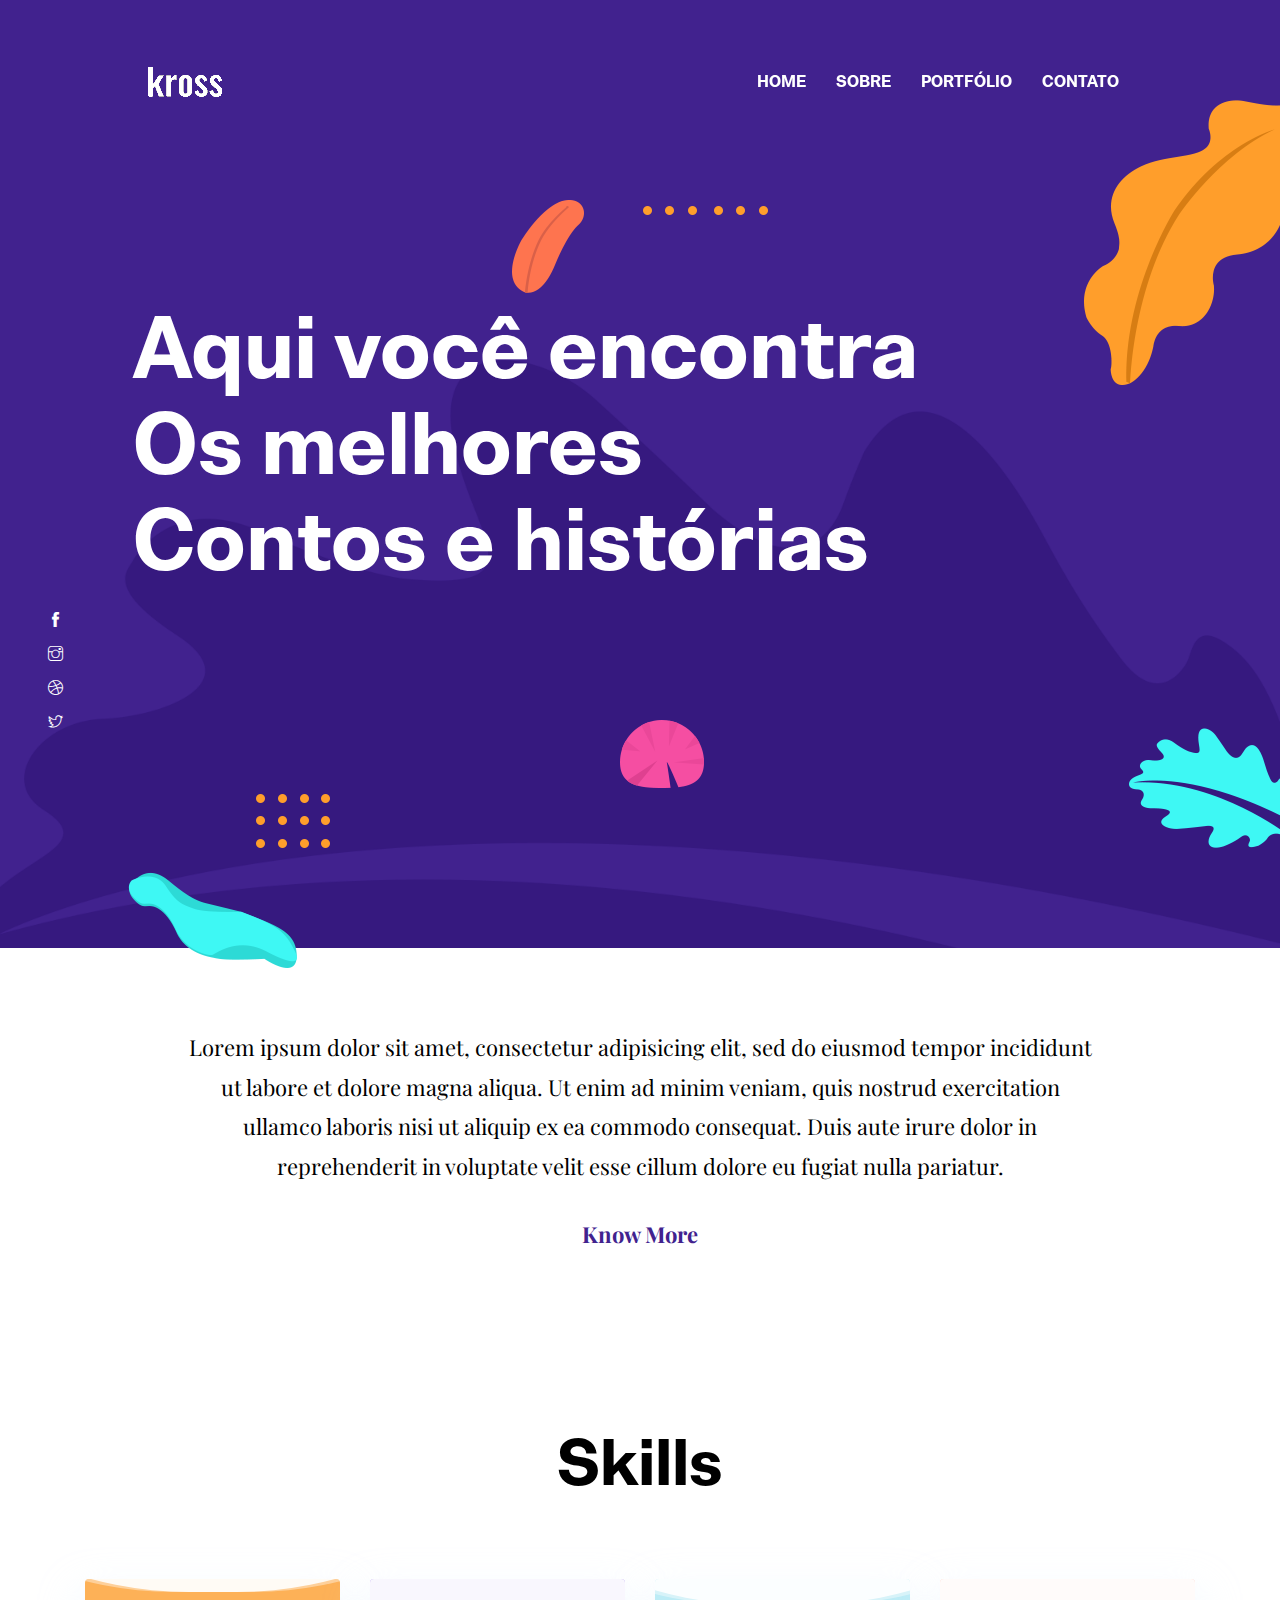
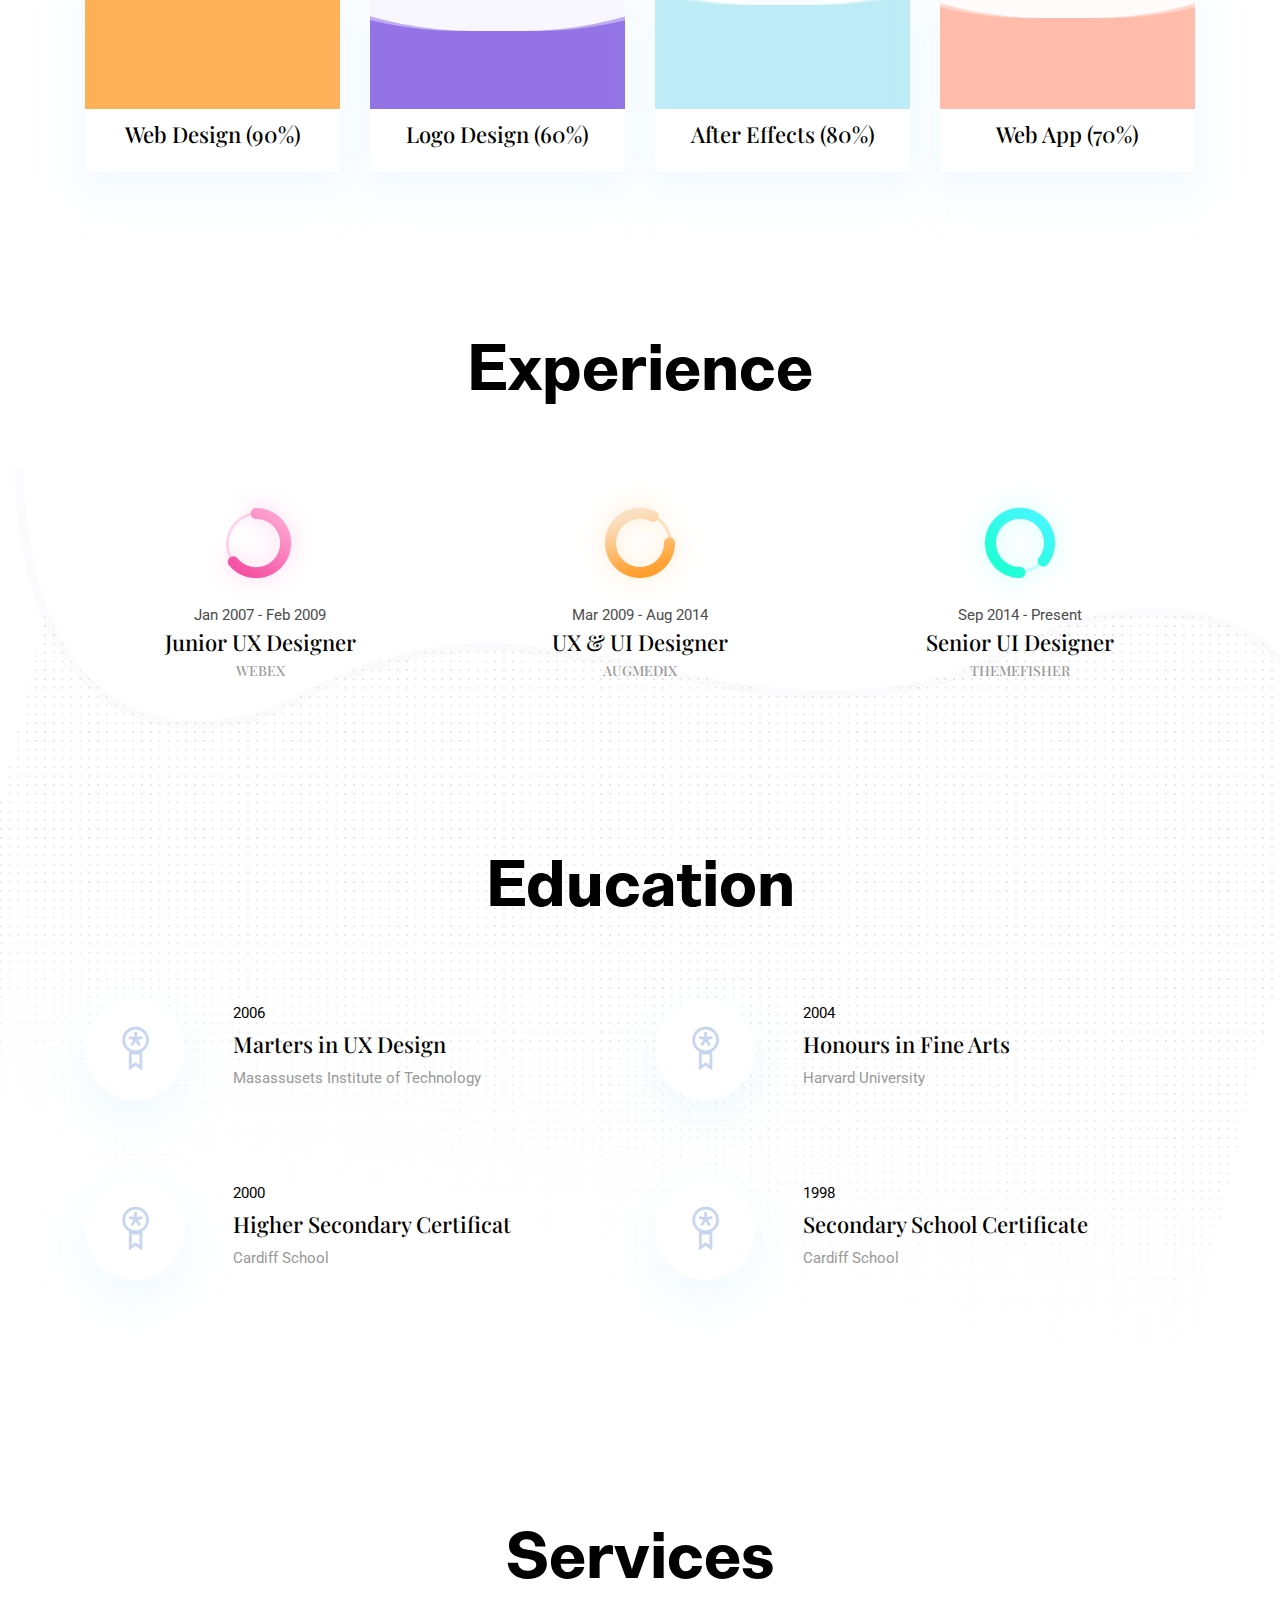
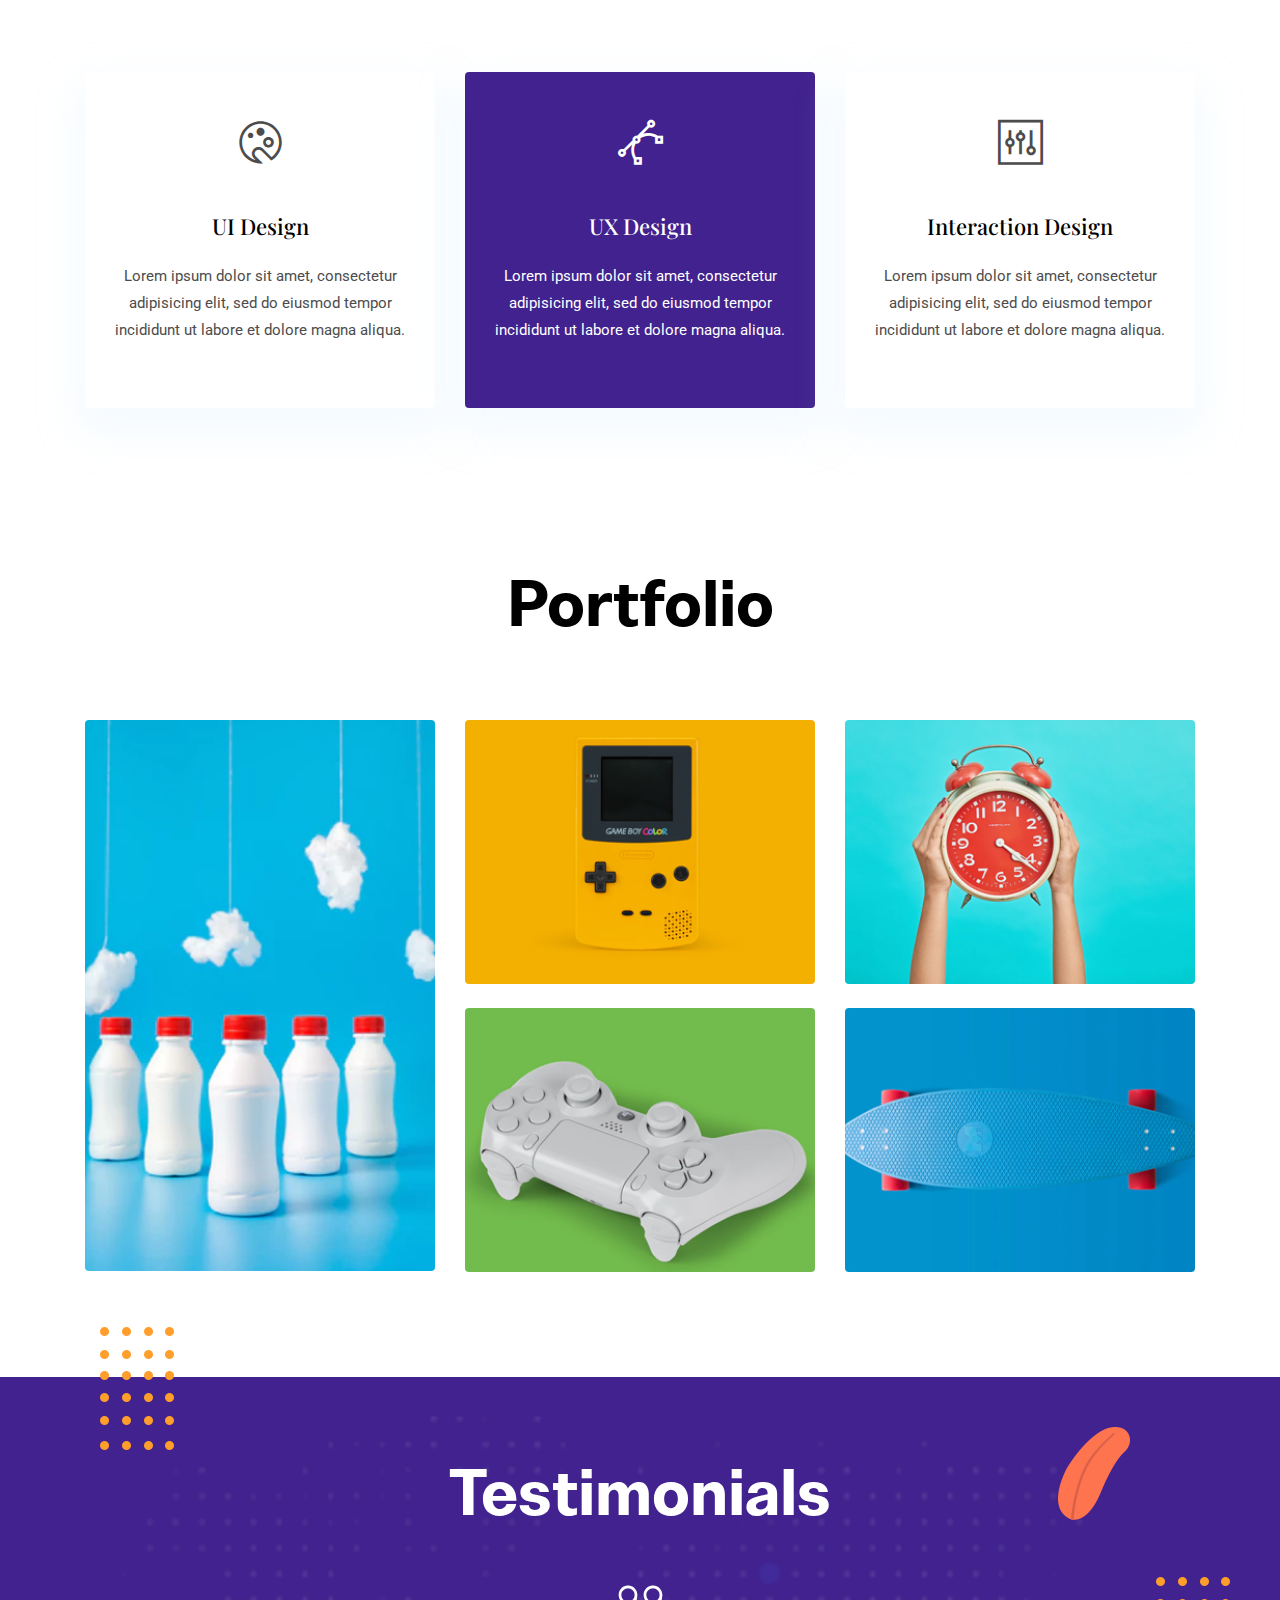
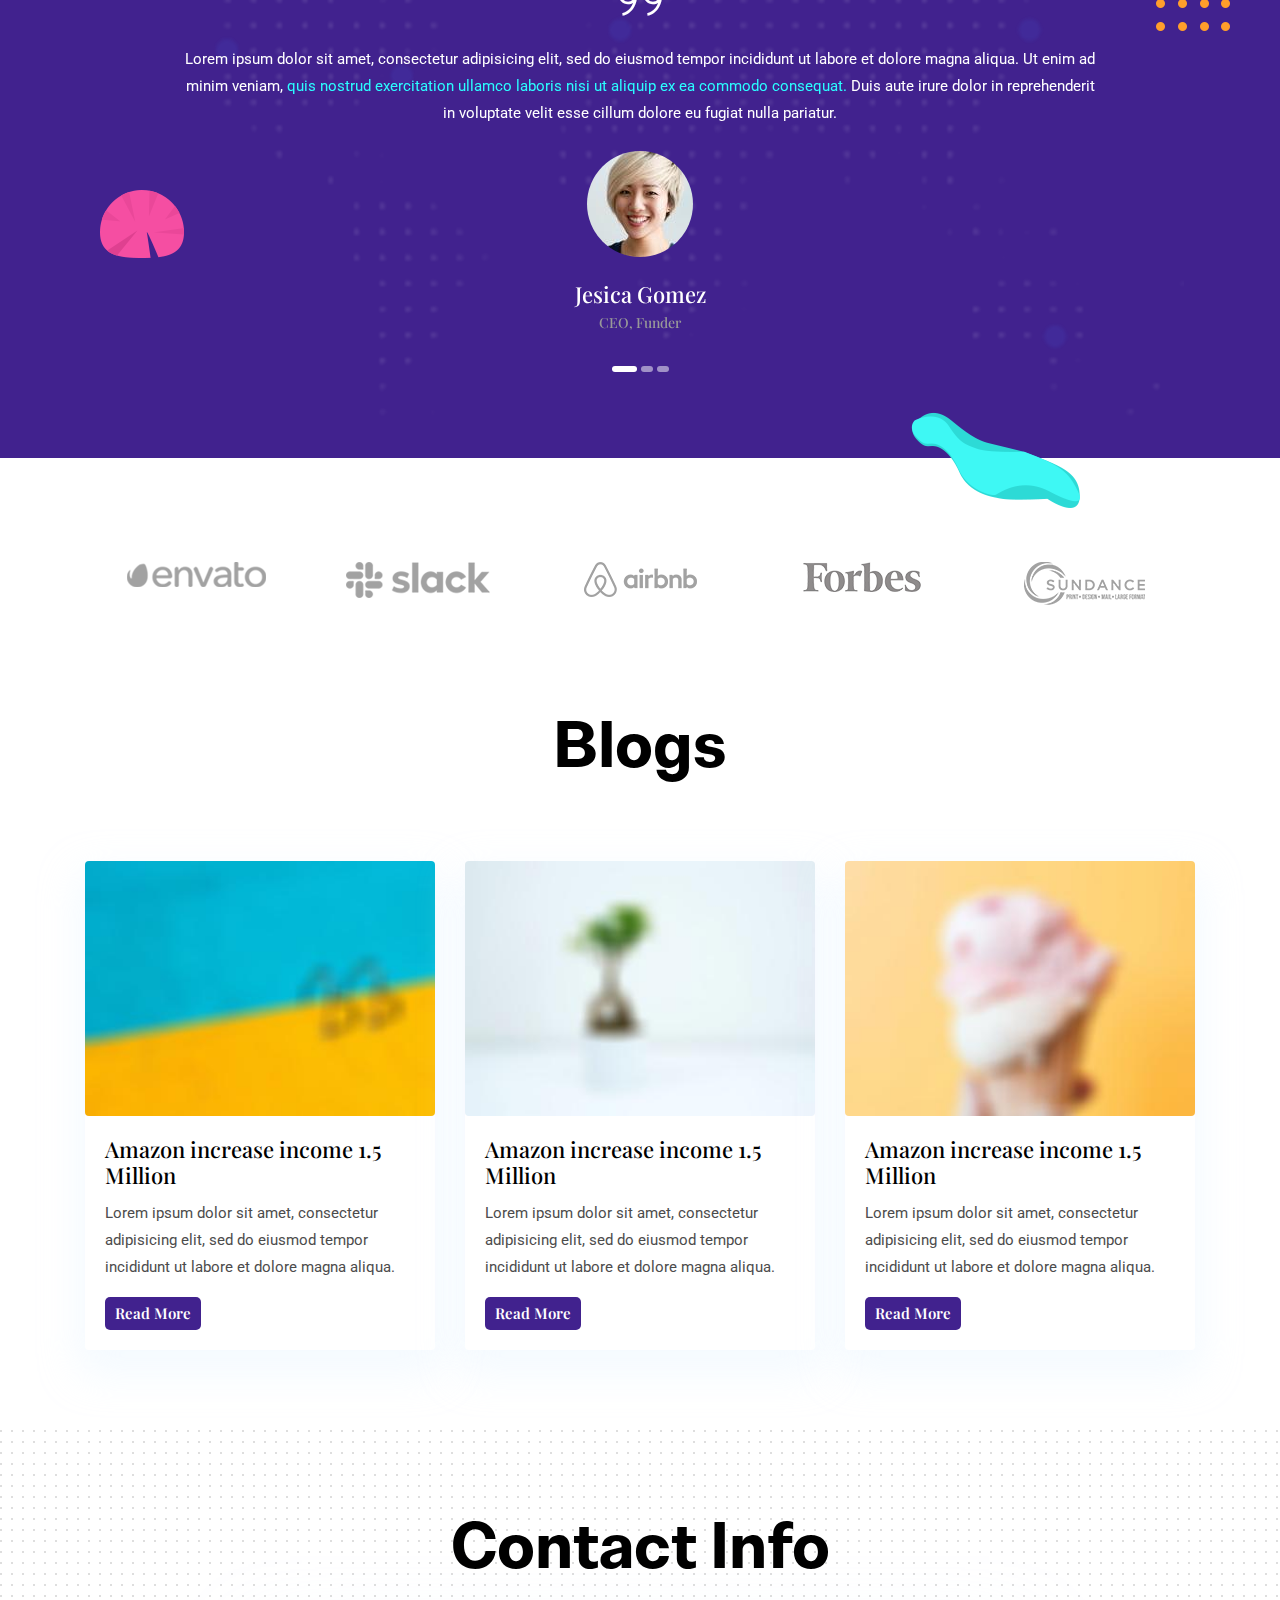
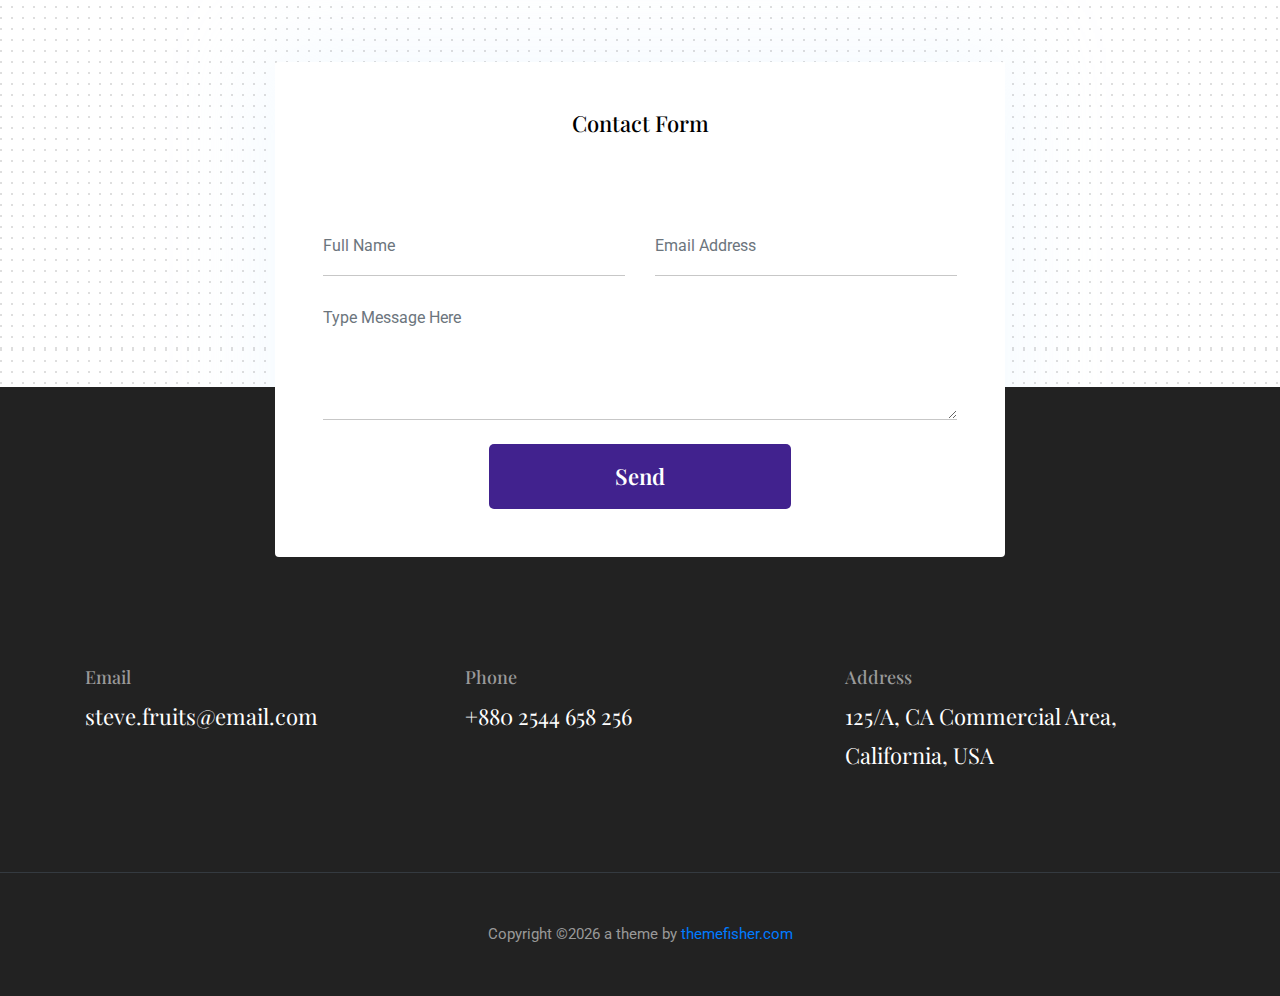
==== index.html @ 405b1828 "1° versão livro digital" ====
<!DOCTYPE html>
<html lang="pt-br">

<head>
  <meta charset="utf-8">
  <title>Livros na web</title>

  <!-- mobile responsive meta -->
  <meta name="viewport" content="width=device-width, initial-scale=1">
  <meta name="viewport" content="width=device-width, initial-scale=1, maximum-scale=1">
  
  <!-- ** Plugins Needed for the Project ** -->
  <!-- Bootstrap -->
  <link rel="stylesheet" href="plugins/bootstrap/bootstrap.min.css">
  <!-- slick slider -->
  <link rel="stylesheet" href="plugins/slick/slick.css">
  <!-- themefy-icon -->
  <link rel="stylesheet" href="plugins/themify-icons/themify-icons.css">

  <!-- Main Stylesheet -->
  <link href="css/style.css" rel="stylesheet">
  
  <!--Favicon-->
  <link rel="shortcut icon" href="images/favicon.ico" type="image/x-icon">
  <link rel="icon" href="images/favicon.ico" type="image/x-icon">

</head>

<body>
  

<header class="navigation fixed-top">
  <nav class="navbar navbar-expand-lg navbar-dark">
    <a class="navbar-brand font-tertiary h3" href="index.html"><img src="images/logo.png" alt="Myself"></a>
    <button class="navbar-toggler" type="button" data-toggle="collapse" data-target="#navigation"
      aria-controls="navigation" aria-expanded="false" aria-label="Toggle navigation">
      <span class="navbar-toggler-icon"></span>
    </button>

    <div class="collapse navbar-collapse text-center" id="navigation">
      <ul class="navbar-nav ml-auto">
        <li class="nav-item active">
          <a class="nav-link" href="index.html">Home</a>
        </li>
        <li class="nav-item">
          <a class="nav-link" href="about.html">Sobre</a>
        </li>
        <li class="nav-item">
          <a class="nav-link" href="portfolio.html">Portfólio</a>
        </li>
        <li class="nav-item">
          <a class="nav-link" href="contact.html">Contato</a>
        </li>
      </ul>
    </div>
  </nav>
</header>

<!-- hero area -->
<section class="hero-area bg-primary" id="parallax">
  <div class="container">
    <div class="row">
      <div class="col-lg-11 mx-auto">
        <h1 class="text-white font-tertiary">Aqui você encontra <br> Os melhores <br> Contos e histórias</h1>
      </div>
    </div>
  </div>
  <div class="layer-bg w-100">
    <img class="img-fluid w-100" src="images/illustrations/leaf-bg.png" alt="bg-shape">
  </div>
  <div class="layer" id="l2">
    <img src="images/illustrations/dots-cyan.png" alt="bg-shape">
  </div>
  <div class="layer" id="l3">
    <img src="images/illustrations/leaf-orange.png" alt="bg-shape">
  </div>
  <div class="layer" id="l4">
    <img src="images/illustrations/dots-orange.png" alt="bg-shape">
  </div>
  <div class="layer" id="l5">
    <img src="images/illustrations/leaf-yellow.png" alt="bg-shape">
  </div>
  <div class="layer" id="l6">
    <img src="images/illustrations/leaf-cyan.png" alt="bg-shape">
  </div>
  <div class="layer" id="l7">
    <img src="images/illustrations/dots-group-orange.png" alt="bg-shape">
  </div>
  <div class="layer" id="l8">
    <img src="images/illustrations/leaf-pink-round.png" alt="bg-shape">
  </div>
  <div class="layer" id="l9">
    <img src="images/illustrations/leaf-cyan-2.png" alt="bg-shape">
  </div>
  <!-- social icon -->
  <ul class="list-unstyled ml-5 mt-3 position-relative zindex-1">
    <li class="mb-3"><a class="text-white" href="#"><i class="ti-facebook"></i></a></li>
    <li class="mb-3"><a class="text-white" href="#"><i class="ti-instagram"></i></a></li>
    <li class="mb-3"><a class="text-white" href="#"><i class="ti-dribbble"></i></a></li>
    <li class="mb-3"><a class="text-white" href="#"><i class="ti-twitter"></i></a></li>
  </ul>
  <!-- /social icon -->
</section>
<!-- /hero area -->

<!-- about -->
<section class="section">
  <div class="container">
    <div class="row">
      <div class="col-lg-10 mx-auto text-center">
        <p class="font-secondary paragraph-lg text-dark">Lorem ipsum dolor sit amet, consectetur adipisicing elit, sed
          do eiusmod tempor incididunt ut labore et dolore magna aliqua. Ut enim ad minim veniam, quis nostrud
          exercitation ullamco laboris nisi ut aliquip ex ea commodo consequat. Duis aute irure dolor in reprehenderit
          in voluptate velit esse cillum dolore eu fugiat nulla pariatur.</p>
        <a href="about.html" class="btn btn-transparent">know more</a>
      </div>
    </div>
  </div>
</section>
<!-- /about -->

<!-- skills -->
<section class="section">
  <div class="container">
    <div class="row">
      <div class="col-lg-12 text-center">
        <h2 class="section-title">Skills</h2>
      </div>
      <div class="col-lg-3 col-sm-6 mb-4 mb-lg-0">
        <div class="card shadow text-center">
          <div class="position-relative rounded-top progress-wrapper" data-color="#fdb157">
            <div class="wave" data-progress="90%"></div>
          </div>
          <div class="card-footer bg-white">
            <h4 class="card-title">Web Design (90%)</h4>
          </div>
        </div>
      </div>
      <div class="col-lg-3 col-sm-6 mb-4 mb-lg-0">
        <div class="card shadow text-center">
          <div class="position-relative rounded-top progress-wrapper" data-color="#9473e6">
            <div class="wave" data-progress="60%"></div>
          </div>
          <div class="card-footer bg-white">
            <h4 class="card-title">Logo Design (60%)</h4>
          </div>
        </div>
      </div>
      <div class="col-lg-3 col-sm-6 mb-4 mb-lg-0">
        <div class="card shadow text-center">
          <div class="position-relative rounded-top progress-wrapper" data-color="#bdecf6">
            <div class="wave" data-progress="80%"></div>
          </div>
          <div class="card-footer bg-white">
            <h4 class="card-title">After Effects (80%)</h4>
          </div>
        </div>
      </div>
      <div class="col-lg-3 col-sm-6 mb-4 mb-lg-0">
        <div class="card shadow text-center">
          <div class="position-relative rounded-top progress-wrapper" data-color="#ffbcaa">
            <div class="wave" data-progress="70%"></div>
          </div>
          <div class="card-footer bg-white">
            <h4 class="card-title">Web App (70%)</h4>
          </div>
        </div>
      </div>
    </div>
  </div>
</section>
<!-- /skills -->

<!-- experience -->
<section class="section">
  <div class="container">
    <div class="row justify-content-around">
      <div class="col-lg-12 text-center">
        <h2 class="section-title">Experience</h2>
      </div>
      <div class="col-lg-3 col-md-4 text-center">
        <img src="images/experience/icon-1.png" alt="icon">
        <p class="mb-0">Jan 2007 - Feb 2009</p>
        <h4>Junior UX Designer</h4>
        <h6 class="text-light">WEBEX</h6>
      </div>
      <div class="col-lg-3 col-md-4 text-center">
        <img src="images/experience/icon-2.png" alt="icon">
        <p class="mb-0">Mar 2009 - Aug 2014</p>
        <h4>UX & UI Designer</h4>
        <h6 class="text-light">AUGMEDIX</h6>
      </div>
      <div class="col-lg-3 col-md-4 text-center">
        <img src="images/experience/icon-3.png" alt="icon">
        <p class="mb-0">Sep 2014 - Present</p>
        <h4>Senior UI Designer</h4>
        <h6 class="text-light">THEMEFISHER</h6>
      </div>
    </div>
  </div>
</section>
<!-- ./experience -->

<!-- education -->
<section class="section position-relative">
  <div class="container">
    <div class="row">
      <div class="col-lg-12 text-center">
        <h2 class="section-title">Education</h2>
      </div>
      <div class="col-lg-6 col-md-6 mb-80">
        <div class="d-flex">
          <div class="mr-lg-5 mr-3">
            <i class="ti-medall icon icon-light icon-bg bg-white shadow rounded-circle d-block"></i>
          </div>
          <div>
            <p class="text-dark mb-1">2006</p>
            <h4>Marters in UX Design</h4>
            <p class="mb-0 text-light">Masassusets Institute of Technology</p>
          </div>
        </div>
      </div>
      <div class="col-lg-6 col-md-6 mb-80">
        <div class="d-flex">
          <div class="mr-lg-5 mr-3">
            <i class="ti-medall icon icon-light icon-bg bg-white shadow rounded-circle d-block"></i>
          </div>
          <div>
            <p class="text-dark mb-1">2004</p>
            <h4>Honours in Fine Arts</h4>
            <p class="mb-0 text-light">Harvard University</p>
          </div>
        </div>
      </div>
      <div class="col-lg-6 col-md-6 mb-80">
        <div class="d-flex">
          <div class="mr-lg-5 mr-3">
            <i class="ti-medall icon icon-light icon-bg bg-white shadow rounded-circle d-block"></i>
          </div>
          <div>
            <p class="text-dark mb-1">2000</p>
            <h4>Higher Secondary Certificat</h4>
            <p class="mb-0 text-light">Cardiff School</p>
          </div>
        </div>
      </div>
      <div class="col-lg-6 col-md-6 mb-80">
        <div class="d-flex">
          <div class="mr-lg-5 mr-3">
            <i class="ti-medall icon icon-light icon-bg bg-white shadow rounded-circle d-block"></i>
          </div>
          <div>
            <p class="text-dark mb-1">1998</p>
            <h4>Secondary School Certificate</h4>
            <p class="mb-0 text-light">Cardiff School</p>
          </div>
        </div>
      </div>
    </div>
  </div>
  <!-- bg image -->
  <img class="img-fluid edu-bg-image w-100" src="images/backgrounds/education-bg.png" alt="bg-image">
</section>
<!-- /education -->

<!-- services -->
<section class="section">
  <div class="container">
    <div class="row">
      <div class="col-12 text-center">
        <h2 class="section-title">Services</h2>
      </div>
      <div class="col-md-4 mb-4 mb-md-0">
        <div class="card hover-shadow shadow">
          <div class="card-body text-center px-4 py-5">
            <i class="ti-palette icon mb-5 d-inline-block"></i>
            <h4 class="mb-4">UI Design</h4>
            <p>Lorem ipsum dolor sit amet, consectetur adipisicing elit, sed do eiusmod tempor incididunt ut labore et
              dolore magna aliqua.</p>
          </div>
        </div>
      </div>
      <div class="col-md-4 mb-4 mb-md-0">
        <div class="card active-bg-primary hover-shadow shadow">
          <div class="card-body text-center px-4 py-5">
            <i class="ti-vector icon mb-5 d-inline-block"></i>
            <h4 class="mb-4">UX Design</h4>
            <p>Lorem ipsum dolor sit amet, consectetur adipisicing elit, sed do eiusmod tempor incididunt ut labore et
              dolore magna aliqua.</p>
          </div>
        </div>
      </div>
      <div class="col-md-4 mb-4 mb-md-0">
        <div class="card hover-shadow shadow">
          <div class="card-body text-center px-4 py-5">
            <i class="ti-panel icon mb-5 d-inline-block"></i>
            <h4 class="mb-4">Interaction Design</h4>
            <p>Lorem ipsum dolor sit amet, consectetur adipisicing elit, sed do eiusmod tempor incididunt ut labore et
              dolore magna aliqua.</p>
          </div>
        </div>
      </div>
    </div>
  </div>
</section>
<!-- /services -->

<!-- portfolio -->
<section class="section">
  <div class="container">
    <div class="row">
      <div class="col-12 text-center">
        <h2 class="section-title">Portfolio</h2>
      </div>
    </div>
    <div class="row shuffle-wrapper">
      <div class="col-lg-4 col-6 mb-4 shuffle-item">
        <div class="position-relative rounded hover-wrapper">
          <img src="images/portfolio/item-1.png" alt="portfolio-image" class="img-fluid rounded w-100">
          <div class="hover-overlay">
            <div class="hover-content">
              <a class="btn btn-light btn-sm" href="project-single.html">view project</a>
            </div>
          </div>
        </div>
      </div>
      <div class="col-lg-4 col-6 mb-4 shuffle-item">
        <div class="position-relative rounded hover-wrapper">
          <img src="images/portfolio/item-2.png" alt="portfolio-image" class="img-fluid rounded w-100">
          <div class="hover-overlay">
            <div class="hover-content">
              <a class="btn btn-light btn-sm" href="project-single.html">view project</a>
            </div>
          </div>
        </div>
      </div>
      <div class="col-lg-4 col-6 mb-4 shuffle-item">
        <div class="position-relative rounded hover-wrapper">
          <img src="images/portfolio/item-3.png" alt="portfolio-image" class="img-fluid rounded w-100">
          <div class="hover-overlay">
            <div class="hover-content">
              <a class="btn btn-light btn-sm" href="project-single.html">view project</a>
            </div>
          </div>
        </div>
      </div>
      <div class="col-lg-4 col-6 mb-4 shuffle-item">
        <div class="position-relative rounded hover-wrapper">
          <img src="images/portfolio/item-4.png" alt="portfolio-image" class="img-fluid rounded w-100">
          <div class="hover-overlay">
            <div class="hover-content">
              <a class="btn btn-light btn-sm" href="project-single.html">view project</a>
            </div>
          </div>
        </div>
      </div>
      <div class="col-lg-4 col-6 mb-4 shuffle-item">
        <div class="position-relative rounded hover-wrapper">
          <img src="images/portfolio/item-5.png" alt="portfolio-image" class="img-fluid rounded w-100">
          <div class="hover-overlay">
            <div class="hover-content">
              <a class="btn btn-light btn-sm" href="project-single.html">view project</a>
            </div>
          </div>
        </div>
      </div>
    </div>
  </div>
</section>
<!-- /portfolio -->

<!-- testimonial -->
<section class="section bg-primary position-relative testimonial-bg-shapes">
  <div class="container">
    <div class="row">
      <div class="col-12 text-center">
        <h2 class="section-title text-white mb-5">Testimonials</h2>
      </div>
      <div class="col-lg-10 mx-auto testimonial-slider">
        <!-- slider-item -->
        <div class="text-center testimonial-content">
          <i class="ti-quote-right text-white icon mb-4 d-inline-block"></i>
          <p class="text-white mb-4">Lorem ipsum dolor sit amet, consectetur adipisicing elit, sed do eiusmod tempor
            incididunt ut labore et dolore magna aliqua. Ut enim ad minim veniam, <strong>quis nostrud exercitation
              ullamco laboris nisi ut aliquip ex ea commodo consequat.</strong> Duis aute irure dolor in reprehenderit
            in voluptate velit esse cillum dolore eu fugiat nulla pariatur.</p>
          <img class="img-fluid rounded-circle mb-4 d-inline-block" src="images/testimonial/client-1.png"
            alt="client-image">
          <h4 class="text-white">Jesica Gomez</h4>
          <h6 class="text-light mb-4">CEO, Funder</h6>
        </div>
        <!-- slider-item -->
        <div class="text-center testimonial-content">
          <i class="ti-quote-right text-white icon mb-4 d-inline-block"></i>
          <p class="text-white mb-4">Lorem ipsum dolor sit amet, consectetur adipisicing elit, sed do eiusmod tempor
            incididunt ut labore et dolore magna aliqua. Ut enim ad minim veniam, <strong>quis nostrud exercitation
              ullamco
              laboris nisi ut aliquip ex ea commodo consequat.</strong> Duis aute irure dolor in reprehenderit in
            voluptate velit
            esse cillum dolore eu fugiat nulla pariatur.</p>
          <img class="img-fluid rounded-circle mb-4 d-inline-block" src="images/testimonial/client-1.png"
            alt="client-image">
          <h4 class="text-white">Jesica Gomez</h4>
          <h6 class="text-light mb-4">CEO, Funder</h6>
        </div>
        <!-- slider-item -->
        <div class="text-center testimonial-content">
          <i class="ti-quote-right text-white icon mb-4 d-inline-block"></i>
          <p class="text-white mb-4">Lorem ipsum dolor sit amet, consectetur adipisicing elit, sed do eiusmod tempor
            incididunt ut labore et dolore magna aliqua. Ut enim ad minim veniam, <strong>quis nostrud exercitation
              ullamco
              laboris nisi ut aliquip ex ea commodo consequat.</strong> Duis aute irure dolor in reprehenderit in
            voluptate velit
            esse cillum dolore eu fugiat nulla pariatur.</p>
          <img class="img-fluid rounded-circle mb-4 d-inline-block" src="images/testimonial/client-1.png"
            alt="client-image">
          <h4 class="text-white">Jesica Gomez</h4>
          <h6 class="text-light mb-4">CEO, Funder</h6>
        </div>
      </div>
    </div>
  </div>
  <!-- bg shapes -->
  <img src="images/backgrounds/map.png" alt="map" class="img-fluid bg-map">
  <img src="images/illustrations/dots-group-v.png" alt="bg-shape" class="img-fluid bg-shape-1">
  <img src="images/illustrations/leaf-orange.png" alt="bg-shape" class="img-fluid bg-shape-2">
  <img src="images/illustrations/dots-group-sm.png" alt="bg-shape" class="img-fluid bg-shape-3">
  <img src="images/illustrations/leaf-pink-round.png" alt="bg-shape" class="img-fluid bg-shape-4">
  <img src="images/illustrations/leaf-cyan.png" alt="bg-shape" class="img-fluid bg-shape-5">
</section>
<!-- /testimonial -->

<!-- client logo slider -->
<section class="section pb-0">
  <div class="container">
    <div class="client-logo-slider d-flex align-items-center">
      <a href="#" class="text-center d-block outline-0 p-4"><img class="d-unset img-fluid"
          src="images/clients-logo/client-logo-1.png" alt="client-logo"></a>
      <a href="#" class="text-center d-block outline-0 p-4"><img class="d-unset img-fluid"
          src="images/clients-logo/client-logo-2.png" alt="client-logo"></a>
      <a href="#" class="text-center d-block outline-0 p-4"><img class="d-unset img-fluid"
          src="images/clients-logo/client-logo-3.png" alt="client-logo"></a>
      <a href="#" class="text-center d-block outline-0 p-4"><img class="d-unset img-fluid"
          src="images/clients-logo/client-logo-4.png" alt="client-logo"></a>
      <a href="#" class="text-center d-block outline-0 p-4"><img class="d-unset img-fluid"
          src="images/clients-logo/client-logo-5.png" alt="client-logo"></a>
      <a href="#" class="text-center d-block outline-0 p-4"><img class="d-unset img-fluid"
          src="images/clients-logo/client-logo-1.png" alt="client-logo"></a>
      <a href="#" class="text-center d-block outline-0 p-4"><img class="d-unset img-fluid"
          src="images/clients-logo/client-logo-2.png" alt="client-logo"></a>
      <a href="#" class="text-center d-block outline-0 p-4"><img class="d-unset img-fluid"
          src="images/clients-logo/client-logo-3.png" alt="client-logo"></a>
      <a href="#" class="text-center d-block outline-0 p-4"><img class="d-unset img-fluid"
          src="images/clients-logo/client-logo-4.png" alt="client-logo"></a>
      <a href="#" class="text-center d-block outline-0 p-4"><img class="d-unset img-fluid"
          src="images/clients-logo/client-logo-5.png" alt="client-logo"></a>
    </div>
  </div>
</section>
<!-- /client logo slider -->

<!-- blog -->
<section class="section">
  <div class="container">
    <div class="row">
      <div class="col-12 text-center">
        <h2 class="section-title">Blogs</h2>
      </div>
      <div class="col-lg-4 col-sm-6 mb-4 mb-lg-0">
        <article class="card shadow">
          <img class="rounded card-img-top" src="images/blog/post-3.jpg" alt="post-thumb">
          <div class="card-body">
            <h4 class="card-title"><a class="text-dark" href="blog-single.html">Amazon increase income 1.5 Million</a>
            </h4>
            <p class="cars-text">Lorem ipsum dolor sit amet, consectetur adipisicing elit, sed do eiusmod tempor
              incididunt ut labore et
              dolore magna aliqua.</p>
            <a href="blog-single.html" class="btn btn-xs btn-primary">Read More</a>
          </div>
        </article>
      </div>
      <div class="col-lg-4 col-sm-6 mb-4 mb-lg-0">
        <article class="card shadow">
          <img class="rounded card-img-top" src="images/blog/post-4.jpg" alt="post-thumb">
          <div class="card-body">
            <h4 class="card-title"><a class="text-dark" href="blog-single.html">Amazon increase income 1.5 Million</a>
            </h4>
            <p class="cars-text">Lorem ipsum dolor sit amet, consectetur adipisicing elit, sed do eiusmod tempor
              incididunt ut labore et
              dolore magna aliqua.</p>
            <a href="blog-single.html" class="btn btn-xs btn-primary">Read More</a>
          </div>
        </article>
      </div>
      <div class="col-lg-4 col-sm-6 mb-4 mb-lg-0">
        <article class="card shadow">
          <img class="rounded card-img-top" src="images/blog/post-2.jpg" alt="post-thumb">
          <div class="card-body">
            <h4 class="card-title"><a class="text-dark" href="blog-single.html">Amazon increase income 1.5 Million</a>
            </h4>
            <p class="cars-text">Lorem ipsum dolor sit amet, consectetur adipisicing elit, sed do eiusmod tempor
              incididunt ut labore et
              dolore magna aliqua.</p>
            <a href="blog-single.html" class="btn btn-xs btn-primary">Read More</a>
          </div>
        </article>
      </div>
    </div>
  </div>
</section>
<!-- /blog -->

<!-- contact -->
<section class="section section-on-footer" data-background="images/backgrounds/bg-dots.png">
  <div class="container">
    <div class="row">
      <div class="col-12 text-center">
        <h2 class="section-title">Contact Info</h2>
      </div>
      <div class="col-lg-8 mx-auto">
        <div class="bg-white rounded text-center p-5 shadow-down">
          <h4 class="mb-80">Contact Form</h4>
          <form action="#" class="row">
            <div class="col-md-6">
              <input type="text" id="name" name="name" placeholder="Full Name" class="form-control px-0 mb-4">
            </div>
            <div class="col-md-6">
              <input type="email" id="email" name="email" placeholder="Email Address" class="form-control px-0 mb-4">
            </div>
            <div class="col-12">
              <textarea name="message" id="message" class="form-control px-0 mb-4"
                placeholder="Type Message Here"></textarea>
            </div>
            <div class="col-lg-6 col-10 mx-auto">
              <button class="btn btn-primary w-100">send</button>
            </div>
          </form>
        </div>
      </div>
    </div>
  </div>
</section>
<!-- /contact -->

<!-- footer -->
<footer class="bg-dark footer-section">
  <div class="section">
    <div class="container">
      <div class="row">
        <div class="col-md-4">
          <h5 class="text-light">Email</h5>
          <p class="text-white paragraph-lg font-secondary">steve.fruits@email.com</p>
        </div>
        <div class="col-md-4">
          <h5 class="text-light">Phone</h5>
          <p class="text-white paragraph-lg font-secondary">+880 2544 658 256</p>
        </div>
        <div class="col-md-4">
          <h5 class="text-light">Address</h5>
          <p class="text-white paragraph-lg font-secondary">125/A, CA Commercial Area, California, USA</p>
        </div>
      </div>
    </div>
  </div>
  <div class="border-top text-center border-dark py-5">
    <p class="mb-0 text-light">Copyright ©<script>
        var CurrentYear = new Date().getFullYear()
        document.write(CurrentYear)
      </script> a theme by <a href="https://themefisher.com">themefisher.com</a></p>
  </div>
</footer>
<!-- /footer -->

<!-- jQuery -->
<script src="plugins/jQuery/jquery.min.js"></script>
<!-- Bootstrap JS -->
<script src="plugins/bootstrap/bootstrap.min.js"></script>
<!-- slick slider -->
<script src="plugins/slick/slick.min.js"></script>
<!-- filter -->
<script src="plugins/shuffle/shuffle.min.js"></script>

<!-- Main Script -->
<script src="js/script.js"></script>

</body>
</html>
---- plugins/themify-icons/themify-icons.css ----
@font-face{font-family:themify;src:url(fonts/themify.eot?-fvbane);src:url(fonts/themify.eot?#iefix-fvbane) format('embedded-opentype'),url(fonts/themify.woff?-fvbane) format('woff'),url(fonts/themify.ttf?-fvbane) format('truetype'),url(fonts/themify.svg?-fvbane#themify) format('svg');font-weight:400;font-style:normal}[class*=" ti-"],[class^=ti-]{font-family:themify;speak:none;font-style:normal;font-weight:400;font-variant:normal;text-transform:none;line-height:1;-webkit-font-smoothing:antialiased;-moz-osx-font-smoothing:grayscale}.ti-wand:before{content:"\e600"}.ti-volume:before{content:"\e601"}.ti-user:before{content:"\e602"}.ti-unlock:before{content:"\e603"}.ti-unlink:before{content:"\e604"}.ti-trash:before{content:"\e605"}.ti-thought:before{content:"\e606"}.ti-target:before{content:"\e607"}.ti-tag:before{content:"\e608"}.ti-tablet:before{content:"\e609"}.ti-star:before{content:"\e60a"}.ti-spray:before{content:"\e60b"}.ti-signal:before{content:"\e60c"}.ti-shopping-cart:before{content:"\e60d"}.ti-shopping-cart-full:before{content:"\e60e"}.ti-settings:before{content:"\e60f"}.ti-search:before{content:"\e610"}.ti-zoom-in:before{content:"\e611"}.ti-zoom-out:before{content:"\e612"}.ti-cut:before{content:"\e613"}.ti-ruler:before{content:"\e614"}.ti-ruler-pencil:before{content:"\e615"}.ti-ruler-alt:before{content:"\e616"}.ti-bookmark:before{content:"\e617"}.ti-bookmark-alt:before{content:"\e618"}.ti-reload:before{content:"\e619"}.ti-plus:before{content:"\e61a"}.ti-pin:before{content:"\e61b"}.ti-pencil:before{content:"\e61c"}.ti-pencil-alt:before{content:"\e61d"}.ti-paint-roller:before{content:"\e61e"}.ti-paint-bucket:before{content:"\e61f"}.ti-na:before{content:"\e620"}.ti-mobile:before{content:"\e621"}.ti-minus:before{content:"\e622"}.ti-medall:before{content:"\e623"}.ti-medall-alt:before{content:"\e624"}.ti-marker:before{content:"\e625"}.ti-marker-alt:before{content:"\e626"}.ti-arrow-up:before{content:"\e627"}.ti-arrow-right:before{content:"\e628"}.ti-arrow-left:before{content:"\e629"}.ti-arrow-down:before{content:"\e62a"}.ti-lock:before{content:"\e62b"}.ti-location-arrow:before{content:"\e62c"}.ti-link:before{content:"\e62d"}.ti-layout:before{content:"\e62e"}.ti-layers:before{content:"\e62f"}.ti-layers-alt:before{content:"\e630"}.ti-key:before{content:"\e631"}.ti-import:before{content:"\e632"}.ti-image:before{content:"\e633"}.ti-heart:before{content:"\e634"}.ti-heart-broken:before{content:"\e635"}.ti-hand-stop:before{content:"\e636"}.ti-hand-open:before{content:"\e637"}.ti-hand-drag:before{content:"\e638"}.ti-folder:before{content:"\e639"}.ti-flag:before{content:"\e63a"}.ti-flag-alt:before{content:"\e63b"}.ti-flag-alt-2:before{content:"\e63c"}.ti-eye:before{content:"\e63d"}.ti-export:before{content:"\e63e"}.ti-exchange-vertical:before{content:"\e63f"}.ti-desktop:before{content:"\e640"}.ti-cup:before{content:"\e641"}.ti-crown:before{content:"\e642"}.ti-comments:before{content:"\e643"}.ti-comment:before{content:"\e644"}.ti-comment-alt:before{content:"\e645"}.ti-close:before{content:"\e646"}.ti-clip:before{content:"\e647"}.ti-angle-up:before{content:"\e648"}.ti-angle-right:before{content:"\e649"}.ti-angle-left:before{content:"\e64a"}.ti-angle-down:before{content:"\e64b"}.ti-check:before{content:"\e64c"}.ti-check-box:before{content:"\e64d"}.ti-camera:before{content:"\e64e"}.ti-announcement:before{content:"\e64f"}.ti-brush:before{content:"\e650"}.ti-briefcase:before{content:"\e651"}.ti-bolt:before{content:"\e652"}.ti-bolt-alt:before{content:"\e653"}.ti-blackboard:before{content:"\e654"}.ti-bag:before{content:"\e655"}.ti-move:before{content:"\e656"}.ti-arrows-vertical:before{content:"\e657"}.ti-arrows-horizontal:before{content:"\e658"}.ti-fullscreen:before{content:"\e659"}.ti-arrow-top-right:before{content:"\e65a"}.ti-arrow-top-left:before{content:"\e65b"}.ti-arrow-circle-up:before{content:"\e65c"}.ti-arrow-circle-right:before{content:"\e65d"}.ti-arrow-circle-left:before{content:"\e65e"}.ti-arrow-circle-down:before{content:"\e65f"}.ti-angle-double-up:before{content:"\e660"}.ti-angle-double-right:before{content:"\e661"}.ti-angle-double-left:before{content:"\e662"}.ti-angle-double-down:before{content:"\e663"}.ti-zip:before{content:"\e664"}.ti-world:before{content:"\e665"}.ti-wheelchair:before{content:"\e666"}.ti-view-list:before{content:"\e667"}.ti-view-list-alt:before{content:"\e668"}.ti-view-grid:before{content:"\e669"}.ti-uppercase:before{content:"\e66a"}.ti-upload:before{content:"\e66b"}.ti-underline:before{content:"\e66c"}.ti-truck:before{content:"\e66d"}.ti-timer:before{content:"\e66e"}.ti-ticket:before{content:"\e66f"}.ti-thumb-up:before{content:"\e670"}.ti-thumb-down:before{content:"\e671"}.ti-text:before{content:"\e672"}.ti-stats-up:before{content:"\e673"}.ti-stats-down:before{content:"\e674"}.ti-split-v:before{content:"\e675"}.ti-split-h:before{content:"\e676"}.ti-smallcap:before{content:"\e677"}.ti-shine:before{content:"\e678"}.ti-shift-right:before{content:"\e679"}.ti-shift-left:before{content:"\e67a"}.ti-shield:before{content:"\e67b"}.ti-notepad:before{content:"\e67c"}.ti-server:before{content:"\e67d"}.ti-quote-right:before{content:"\e67e"}.ti-quote-left:before{content:"\e67f"}.ti-pulse:before{content:"\e680"}.ti-printer:before{content:"\e681"}.ti-power-off:before{content:"\e682"}.ti-plug:before{content:"\e683"}.ti-pie-chart:before{content:"\e684"}.ti-paragraph:before{content:"\e685"}.ti-panel:before{content:"\e686"}.ti-package:before{content:"\e687"}.ti-music:before{content:"\e688"}.ti-music-alt:before{content:"\e689"}.ti-mouse:before{content:"\e68a"}.ti-mouse-alt:before{content:"\e68b"}.ti-money:before{content:"\e68c"}.ti-microphone:before{content:"\e68d"}.ti-menu:before{content:"\e68e"}.ti-menu-alt:before{content:"\e68f"}.ti-map:before{content:"\e690"}.ti-map-alt:before{content:"\e691"}.ti-loop:before{content:"\e692"}.ti-location-pin:before{content:"\e693"}.ti-list:before{content:"\e694"}.ti-light-bulb:before{content:"\e695"}.ti-Italic:before{content:"\e696"}.ti-info:before{content:"\e697"}.ti-infinite:before{content:"\e698"}.ti-id-badge:before{content:"\e699"}.ti-hummer:before{content:"\e69a"}.ti-home:before{content:"\e69b"}.ti-help:before{content:"\e69c"}.ti-headphone:before{content:"\e69d"}.ti-harddrives:before{content:"\e69e"}.ti-harddrive:before{content:"\e69f"}.ti-gift:before{content:"\e6a0"}.ti-game:before{content:"\e6a1"}.ti-filter:before{content:"\e6a2"}.ti-files:before{content:"\e6a3"}.ti-file:before{content:"\e6a4"}.ti-eraser:before{content:"\e6a5"}.ti-envelope:before{content:"\e6a6"}.ti-download:before{content:"\e6a7"}.ti-direction:before{content:"\e6a8"}.ti-direction-alt:before{content:"\e6a9"}.ti-dashboard:before{content:"\e6aa"}.ti-control-stop:before{content:"\e6ab"}.ti-control-shuffle:before{content:"\e6ac"}.ti-control-play:before{content:"\e6ad"}.ti-control-pause:before{content:"\e6ae"}.ti-control-forward:before{content:"\e6af"}.ti-control-backward:before{content:"\e6b0"}.ti-cloud:before{content:"\e6b1"}.ti-cloud-up:before{content:"\e6b2"}.ti-cloud-down:before{content:"\e6b3"}.ti-clipboard:before{content:"\e6b4"}.ti-car:before{content:"\e6b5"}.ti-calendar:before{content:"\e6b6"}.ti-book:before{content:"\e6b7"}.ti-bell:before{content:"\e6b8"}.ti-basketball:before{content:"\e6b9"}.ti-bar-chart:before{content:"\e6ba"}.ti-bar-chart-alt:before{content:"\e6bb"}.ti-back-right:before{content:"\e6bc"}.ti-back-left:before{content:"\e6bd"}.ti-arrows-corner:before{content:"\e6be"}.ti-archive:before{content:"\e6bf"}.ti-anchor:before{content:"\e6c0"}.ti-align-right:before{content:"\e6c1"}.ti-align-left:before{content:"\e6c2"}.ti-align-justify:before{content:"\e6c3"}.ti-align-center:before{content:"\e6c4"}.ti-alert:before{content:"\e6c5"}.ti-alarm-clock:before{content:"\e6c6"}.ti-agenda:before{content:"\e6c7"}.ti-write:before{content:"\e6c8"}.ti-window:before{content:"\e6c9"}.ti-widgetized:before{content:"\e6ca"}.ti-widget:before{content:"\e6cb"}.ti-widget-alt:before{content:"\e6cc"}.ti-wallet:before{content:"\e6cd"}.ti-video-clapper:before{content:"\e6ce"}.ti-video-camera:before{content:"\e6cf"}.ti-vector:before{content:"\e6d0"}.ti-themify-logo:before{content:"\e6d1"}.ti-themify-favicon:before{content:"\e6d2"}.ti-themify-favicon-alt:before{content:"\e6d3"}.ti-support:before{content:"\e6d4"}.ti-stamp:before{content:"\e6d5"}.ti-split-v-alt:before{content:"\e6d6"}.ti-slice:before{content:"\e6d7"}.ti-shortcode:before{content:"\e6d8"}.ti-shift-right-alt:before{content:"\e6d9"}.ti-shift-left-alt:before{content:"\e6da"}.ti-ruler-alt-2:before{content:"\e6db"}.ti-receipt:before{content:"\e6dc"}.ti-pin2:before{content:"\e6dd"}.ti-pin-alt:before{content:"\e6de"}.ti-pencil-alt2:before{content:"\e6df"}.ti-palette:before{content:"\e6e0"}.ti-more:before{content:"\e6e1"}.ti-more-alt:before{content:"\e6e2"}.ti-microphone-alt:before{content:"\e6e3"}.ti-magnet:before{content:"\e6e4"}.ti-line-double:before{content:"\e6e5"}.ti-line-dotted:before{content:"\e6e6"}.ti-line-dashed:before{content:"\e6e7"}.ti-layout-width-full:before{content:"\e6e8"}.ti-layout-width-default:before{content:"\e6e9"}.ti-layout-width-default-alt:before{content:"\e6ea"}.ti-layout-tab:before{content:"\e6eb"}.ti-layout-tab-window:before{content:"\e6ec"}.ti-layout-tab-v:before{content:"\e6ed"}.ti-layout-tab-min:before{content:"\e6ee"}.ti-layout-slider:before{content:"\e6ef"}.ti-layout-slider-alt:before{content:"\e6f0"}.ti-layout-sidebar-right:before{content:"\e6f1"}.ti-layout-sidebar-none:before{content:"\e6f2"}.ti-layout-sidebar-left:before{content:"\e6f3"}.ti-layout-placeholder:before{content:"\e6f4"}.ti-layout-menu:before{content:"\e6f5"}.ti-layout-menu-v:before{content:"\e6f6"}.ti-layout-menu-separated:before{content:"\e6f7"}.ti-layout-menu-full:before{content:"\e6f8"}.ti-layout-media-right-alt:before{content:"\e6f9"}.ti-layout-media-right:before{content:"\e6fa"}.ti-layout-media-overlay:before{content:"\e6fb"}.ti-layout-media-overlay-alt:before{content:"\e6fc"}.ti-layout-media-overlay-alt-2:before{content:"\e6fd"}.ti-layout-media-left-alt:before{content:"\e6fe"}.ti-layout-media-left:before{content:"\e6ff"}.ti-layout-media-center-alt:before{content:"\e700"}.ti-layout-media-center:before{content:"\e701"}.ti-layout-list-thumb:before{content:"\e702"}.ti-layout-list-thumb-alt:before{content:"\e703"}.ti-layout-list-post:before{content:"\e704"}.ti-layout-list-large-image:before{content:"\e705"}.ti-layout-line-solid:before{content:"\e706"}.ti-layout-grid4:before{content:"\e707"}.ti-layout-grid3:before{content:"\e708"}.ti-layout-grid2:before{content:"\e709"}.ti-layout-grid2-thumb:before{content:"\e70a"}.ti-layout-cta-right:before{content:"\e70b"}.ti-layout-cta-left:before{content:"\e70c"}.ti-layout-cta-center:before{content:"\e70d"}.ti-layout-cta-btn-right:before{content:"\e70e"}.ti-layout-cta-btn-left:before{content:"\e70f"}.ti-layout-column4:before{content:"\e710"}.ti-layout-column3:before{content:"\e711"}.ti-layout-column2:before{content:"\e712"}.ti-layout-accordion-separated:before{content:"\e713"}.ti-layout-accordion-merged:before{content:"\e714"}.ti-layout-accordion-list:before{content:"\e715"}.ti-ink-pen:before{content:"\e716"}.ti-info-alt:before{content:"\e717"}.ti-help-alt:before{content:"\e718"}.ti-headphone-alt:before{content:"\e719"}.ti-hand-point-up:before{content:"\e71a"}.ti-hand-point-right:before{content:"\e71b"}.ti-hand-point-left:before{content:"\e71c"}.ti-hand-point-down:before{content:"\e71d"}.ti-gallery:before{content:"\e71e"}.ti-face-smile:before{content:"\e71f"}.ti-face-sad:before{content:"\e720"}.ti-credit-card:before{content:"\e721"}.ti-control-skip-forward:before{content:"\e722"}.ti-control-skip-backward:before{content:"\e723"}.ti-control-record:before{content:"\e724"}.ti-control-eject:before{content:"\e725"}.ti-comments-smiley:before{content:"\e726"}.ti-brush-alt:before{content:"\e727"}.ti-youtube:before{content:"\e728"}.ti-vimeo:before{content:"\e729"}.ti-twitter:before{content:"\e72a"}.ti-time:before{content:"\e72b"}.ti-tumblr:before{content:"\e72c"}.ti-skype:before{content:"\e72d"}.ti-share:before{content:"\e72e"}.ti-share-alt:before{content:"\e72f"}.ti-rocket:before{content:"\e730"}.ti-pinterest:before{content:"\e731"}.ti-new-window:before{content:"\e732"}.ti-microsoft:before{content:"\e733"}.ti-list-ol:before{content:"\e734"}.ti-linkedin:before{content:"\e735"}.ti-layout-sidebar-2:before{content:"\e736"}.ti-layout-grid4-alt:before{content:"\e737"}.ti-layout-grid3-alt:before{content:"\e738"}.ti-layout-grid2-alt:before{content:"\e739"}.ti-layout-column4-alt:before{content:"\e73a"}.ti-layout-column3-alt:before{content:"\e73b"}.ti-layout-column2-alt:before{content:"\e73c"}.ti-instagram:before{content:"\e73d"}.ti-google:before{content:"\e73e"}.ti-github:before{content:"\e73f"}.ti-flickr:before{content:"\e740"}.ti-facebook:before{content:"\e741"}.ti-dropbox:before{content:"\e742"}.ti-dribbble:before{content:"\e743"}.ti-apple:before{content:"\e744"}.ti-android:before{content:"\e745"}.ti-save:before{content:"\e746"}.ti-save-alt:before{content:"\e747"}.ti-yahoo:before{content:"\e748"}.ti-wordpress:before{content:"\e749"}.ti-vimeo-alt:before{content:"\e74a"}.ti-twitter-alt:before{content:"\e74b"}.ti-tumblr-alt:before{content:"\e74c"}.ti-trello:before{content:"\e74d"}.ti-stack-overflow:before{content:"\e74e"}.ti-soundcloud:before{content:"\e74f"}.ti-sharethis:before{content:"\e750"}.ti-sharethis-alt:before{content:"\e751"}.ti-reddit:before{content:"\e752"}.ti-pinterest-alt:before{content:"\e753"}.ti-microsoft-alt:before{content:"\e754"}.ti-linux:before{content:"\e755"}.ti-jsfiddle:before{content:"\e756"}.ti-joomla:before{content:"\e757"}.ti-html5:before{content:"\e758"}.ti-flickr-alt:before{content:"\e759"}.ti-email:before{content:"\e75a"}.ti-drupal:before{content:"\e75b"}.ti-dropbox-alt:before{content:"\e75c"}.ti-css3:before{content:"\e75d"}.ti-rss:before{content:"\e75e"}.ti-rss-alt:before{content:"\e75f"}
---- css/style.css ----
/*!------------------------------------------------------------------
[MAIN STYLESHEET]

PROJECT:	Project Name
VERSION:	Versoin Number
-------------------------------------------------------------------*/
/*------------------------------------------------------------------
[TABLE OF CONTENTS]
-------------------------------------------------------------------*/
/*  typography */
@import url("https://fonts.googleapis.com/css?family=Playfair+Display:400,700|Roboto:300,400,500,700");
@font-face {
  font-family: 'BwNistaInt-xBd';
  src: url("../plugins/fonts/BwNistaInt-xBd.woff") format("woff");
  font-style: normal;
  font-display: swap;
}

body {
  line-height: 1.2;
  font-family: "Roboto", sans-serif;
  -webkit-font-smoothing: antialiased;
  font-size: 15px;
  color: #4c4c4c;
}

p, .paragraph {
  font-weight: 400;
  color: #4c4c4c;
  font-size: 15px;
  line-height: 1.8;
  font-family: "Roboto", sans-serif;
}

p-lg, .paragraph-lg {
  font-size: 22px;
}

h1, h2, h3, h4, h5, h6 {
  color: #000;
  font-family: "Playfair Display", serif;
  line-height: 1.2;
}

h1, .h1 {
  font-size: 80px;
}

@media (max-width: 991px) {
  h1, .h1 {
    font-size: 65px;
  }
}

h2, .h2 {
  font-size: 60px;
}

@media (max-width: 991px) {
  h2, .h2 {
    font-size: 50px;
  }
}

h3, .h3 {
  font-size: 40px;
}

h4, .h4 {
  font-size: 22px;
}

h5, .h5 {
  font-size: 18px;
}

h6, .h6 {
  font-size: 14px;
}

/* Button style */
.btn {
  font-size: 22px;
  font-family: "Playfair Display", serif;
  text-transform: capitalize;
  padding: 16px 44px;
  border-radius: 5px;
  font-weight: 600;
  border: 0;
  position: relative;
  z-index: 1;
  transition: .2s ease;
}

.btn:focus {
  outline: 0;
  box-shadow: none !important;
}

.btn:active {
  box-shadow: none;
}

.btn-sm {
  font-size: 15px;
  padding: 10px 30px;
}

.btn-xs {
  padding: 5px 10px;
  font-size: 15px;
}

.btn-primary {
  background: #41228e;
  color: #fff;
}

.btn-primary:active {
  background: #542cb7 !important;
}

.btn-primary:hover {
  background: #542cb7;
}

.btn-primary.focus, .btn-primary.active {
  background: #542cb7 !important;
  box-shadow: none !important;
}

.btn-transparent {
  background: transparent;
  color: #41228e;
  font-weight: bold;
}

.btn-transparent:active, .btn-transparent:hover {
  color: #41228e;
}

body {
  background-color: #fff;
  overflow-x: hidden;
}

::-moz-selection {
  background: #542cb7;
  color: #fff;
}

::selection {
  background: #542cb7;
  color: #fff;
}

/* preloader */
.preloader {
  position: fixed;
  top: 0;
  left: 0;
  right: 0;
  bottom: 0;
  background-color: #fff;
  z-index: 999;
  display: flex;
  align-items: center;
  justify-content: center;
}

ol,
ul {
  list-style-type: none;
  margin: 0px;
}

img {
  vertical-align: middle;
  border: 0;
}

a,
a:hover,
a:focus {
  text-decoration: none;
}

a,
button,
select {
  cursor: pointer;
  transition: .2s ease;
}

a:focus,
button:focus,
select:focus {
  outline: 0;
}

a.text-dark:hover {
  color: #41228e !important;
}

a:hover {
  color: #41228e;
}

.slick-slide {
  outline: 0;
}

.section {
  padding-top: 80px;
  padding-bottom: 80px;
}

.section-title {
  margin-bottom: 80px;
  font-family: "BwNistaInt-xBd";
}

.bg-cover {
  background-size: cover;
  background-position: center center;
  background-repeat: no-repeat;
}

/* overlay */
.overlay {
  position: relative;
}

.overlay::before {
  position: absolute;
  content: '';
  height: 100%;
  width: 100%;
  top: 0;
  left: 0;
  background: #000;
  opacity: .5;
}

.outline-0 {
  outline: 0 !important;
}

.d-unset {
  display: unset !important;
}

.bg-primary {
  background: #41228e !important;
}

.bg-gray {
  background: #eaeaea !important;
}

.text-primary {
  color: #41228e !important;
}

.text-color {
  color: #4c4c4c;
}

.text-dark {
  color: #000 !important;
}

.text-light {
  color: #999999 !important;
}

.mb-10 {
  margin-bottom: 10px !important;
}

.mb-20 {
  margin-bottom: 20px !important;
}

.mb-30 {
  margin-bottom: 30px !important;
}

.mb-40 {
  margin-bottom: 40px !important;
}

.mb-50 {
  margin-bottom: 50px !important;
}

.mb-60 {
  margin-bottom: 60px !important;
}

.mb-70 {
  margin-bottom: 70px !important;
}

.mb-80 {
  margin-bottom: 80px !important;
}

.mb-90 {
  margin-bottom: 90px !important;
}

.mb-100 {
  margin-bottom: 100px !important;
}

.zindex-1 {
  z-index: 1;
}

.rounded-lg {
  border-radius: 15px;
}

.overflow-hidden {
  overflow: hidden;
}

.font-secondary {
  font-family: "Playfair Display", serif !important;
}

.font-tertiary {
  font-family: "BwNistaInt-xBd" !important;
}

.shadow {
  box-shadow: 0px 18px 39.1px 6.9px rgba(224, 241, 255, 0.34) !important;
}

.bg-dark {
  background-color: #222222 !important;
}

/* icon */
.icon {
  font-size: 45px;
}

.icon-bg {
  height: 100px;
  width: 100px;
  line-height: 100px;
  text-align: center;
}

.icon-light {
  color: #c8d5ef;
}

/* /icon */
/* slick slider */
.slick-dots {
  text-align: center;
  padding-left: 0;
}

.slick-dots li {
  display: inline-block;
  margin: 2px;
}

.slick-dots li.slick-active button {
  background: #fff;
  width: 25px;
}

.slick-dots li button {
  height: 6px;
  width: 12px;
  background: rgba(255, 255, 255, 0.5);
  color: transparent;
  border-radius: 10px;
  overflow: hidden;
  transition: .2s ease;
  border: 0;
}

/* /slick slider */
/* form */
.form-control {
  border: 0;
  border-radius: 0;
  border-bottom: 1px solid #c7c7c7;
  height: 60px;
}

.form-control:focus {
  border-color: #41228e;
  outline: 0;
  box-shadow: none !important;
}

textarea.form-control {
  height: 120px;
}

/* /form */
/* card */
.card {
  border: 0;
}

.card-header {
  border: 0;
}

.card-footer {
  border: 0;
}

/* /card */
.navigation {
  padding: 40px 130px;
  transition: .3s ease;
}

.navigation.nav-bg {
  background-color: #41228e;
  padding: 15px 100px;
}

@media (max-width: 991px) {
  .navigation.nav-bg {
    padding: 15px 20px;
  }
}

@media (max-width: 991px) {
  .navigation {
    padding: 20px;
    background: #41228e;
  }
}

.navbar .nav-item .nav-link {
  font-family: "BwNistaInt-xBd";
  text-transform: uppercase;
  padding: 15px;
}

.navbar .nav-item.active {
  font-weight: bold;
}

.navbar-dark .navbar-nav .nav-link {
  color: #fff;
}

.hero-area {
  padding: 300px 0 200px;
  position: relative;
}

@media (max-width: 767px) {
  .hero-area {
    padding: 250px 0 150px;
    overflow: hidden;
  }
}

.hero-area h1 {
  position: relative;
  z-index: 2;
}

.layer {
  position: absolute;
  z-index: 1;
}

#l1 {
  bottom: 0;
  left: 0;
}

#l2 {
  top: 190px;
  left: -250px;
}

#l3 {
  top: 200px;
  left: 40%;
}

#l4 {
  top: 200px;
  right: 40%;
}

#l5 {
  top: 100px;
  right: -150px;
}

#l6 {
  bottom: -20px;
  left: 10%;
}

#l7 {
  bottom: 100px;
  left: 20%;
}

#l8 {
  bottom: 160px;
  right: 45%;
}

#l9 {
  bottom: 100px;
  right: -10px;
}

.layer-bg {
  position: absolute;
  bottom: 0;
  left: 0;
}

/* skills */
.progress-wrapper {
  height: 130px;
  overflow: hidden;
}

.wave {
  position: absolute;
  width: 100%;
  height: 100%;
}

.wave::before, .wave::after {
  content: "";
  position: absolute;
  width: 800px;
  height: 800px;
  bottom: 0;
  left: 50%;
  background-color: rgba(255, 255, 255, 0.4);
  border-radius: 45%;
  -webkit-transform: translateX(-50%) rotate(0);
          transform: translateX(-50%) rotate(0);
  -webkit-animation: rotate 6s linear infinite;
          animation: rotate 6s linear infinite;
  z-index: 10;
}

.wave::after {
  border-radius: 47%;
  background-color: rgba(255, 255, 255, 0.9);
  -webkit-transform: translateX(-50%) rotate(0);
          transform: translateX(-50%) rotate(0);
  -webkit-animation: rotate 10s linear -5s infinite;
          animation: rotate 10s linear -5s infinite;
  z-index: 20;
}

@-webkit-keyframes rotate {
  50% {
    -webkit-transform: translateX(-50%) rotate(180deg);
            transform: translateX(-50%) rotate(180deg);
  }
  100% {
    -webkit-transform: translateX(-50%) rotate(360deg);
            transform: translateX(-50%) rotate(360deg);
  }
}

@keyframes rotate {
  50% {
    -webkit-transform: translateX(-50%) rotate(180deg);
            transform: translateX(-50%) rotate(180deg);
  }
  100% {
    -webkit-transform: translateX(-50%) rotate(360deg);
            transform: translateX(-50%) rotate(360deg);
  }
}

/* /skills */
/* education */
.edu-bg-image {
  position: absolute;
  left: 0;
  top: -300px;
  z-index: -1;
}

/* /education */
/* service */
.hover-bg-primary {
  transition: .3s ease;
}

.hover-bg-primary:hover {
  background: #41228e;
}

.hover-bg-primary:hover * {
  color: #fff;
}

.active-bg-primary {
  transition: .3s ease;
  background: #41228e;
}

.active-bg-primary * {
  color: #fff;
}

.hover-shadow {
  transition: .2s ease;
}

.hover-shadow:hover {
  box-shadow: 0px 18px 40px 8px rgba(224, 241, 255, 0.54) !important;
}

/* /service */
/* portfolio */
.hover-wrapper {
  overflow: hidden;
}

.hover-wrapper img {
  transition: .3s ease;
  -webkit-transform: scale(1.1);
          transform: scale(1.1);
}

.hover-wrapper:hover img {
  -webkit-transform: scale(1);
          transform: scale(1);
}

.hover-wrapper:hover .hover-overlay {
  opacity: 1;
  visibility: visible;
}

.hover-overlay {
  position: absolute;
  height: 100%;
  width: 100%;
  border-radius: inherit;
  top: 0;
  left: 0;
  background: rgba(0, 0, 0, 0.3);
  opacity: 0;
  visibility: hidden;
  transition: .3s ease;
}

.hover-content {
  position: absolute;
  top: 50%;
  -webkit-transform: translateY(-50%);
          transform: translateY(-50%);
  left: 0;
  right: 0;
  text-align: center;
}

/* /portfolio */
/* testimonial */
.testimonial-content strong {
  color: #2bfdff;
  font-weight: normal;
}

.testimonial-bg-shapes .container {
  position: relative;
  z-index: 1;
}

.testimonial-bg-shapes .bg-map {
  position: absolute;
  left: 50%;
  top: 50%;
  -webkit-transform: translate(-50%, -50%);
          transform: translate(-50%, -50%);
}

.testimonial-bg-shapes .bg-shape-1 {
  position: absolute;
  left: 100px;
  top: -50px;
}

.testimonial-bg-shapes .bg-shape-2 {
  position: absolute;
  right: 150px;
  top: 50px;
}

.testimonial-bg-shapes .bg-shape-3 {
  position: absolute;
  right: 50px;
  top: 200px;
}

.testimonial-bg-shapes .bg-shape-4 {
  position: absolute;
  left: 100px;
  bottom: 200px;
}

.testimonial-bg-shapes .bg-shape-5 {
  position: absolute;
  right: 200px;
  bottom: -50px;
}

/* /testimonial */
/* footer */
.footer-section {
  padding-top: 200px;
}

.section-on-footer {
  margin-bottom: -250px;
}

.shadow-down {
  position: relative;
}

.shadow-down::before {
  position: absolute;
  content: "";
  box-shadow: 0px 0px 80.75px 14.25px rgba(224, 241, 255, 0.34);
  height: 100%;
  width: 100%;
  left: 0;
  top: 0;
  z-index: -1;
}

/* /footer */
.card-lg {
  flex-direction: row-reverse;
  align-items: center;
}

@media (max-width: 991px) {
  .card-lg {
    flex-direction: column;
  }
}

blockquote {
  display: inline-block;
  padding: 10px 20px;
  background: #eaeaea;
  border-left: 2px solid #41228e;
  font-style: italic;
  font-size: 22px;
}

.content * {
  margin-bottom: 20px;
}

.content strong {
  font-family: "Playfair Display", serif;
  font-size: 22px;
  font-weight: normal;
  color: #000;
  display: inherit;
  line-height: 1.5;
}

.page-title-alt {
  padding: 350px 0 70px;
}

.border-thick {
  border: 10px solid;
}

.drag-lg-top {
  margin-top: -230px;
}

@media (max-width: 991px) {
  .drag-lg-top {
    margin-top: 0;
  }
}

.page-title-alt .container {
  position: relative;
  z-index: 1;
}

.page-title-alt .bg-shape-1 {
  position: absolute;
  left: 0;
  top: 0;
  height: 100%;
}

.page-title-alt .bg-shape-2 {
  position: absolute;
  left: 70px;
  top: 100px;
}

.page-title-alt .bg-shape-3 {
  position: absolute;
  left: 30%;
  top: 50px;
  -webkit-transform: rotate(180deg);
          transform: rotate(180deg);
}

.page-title-alt .bg-shape-4 {
  position: absolute;
  left: 100px;
  bottom: 100px;
}

.page-title-alt .bg-shape-5 {
  position: absolute;
  left: 40%;
  bottom: -25px;
}

.page-title-alt .bg-shape-6 {
  position: absolute;
  bottom: 100px;
  right: -100px;
}

.page-title {
  padding: 250px 0 150px;
}

.page-title .container {
  position: relative;
  z-index: 1;
}

.page-title .bg-shape-1 {
  position: absolute;
  left: 0;
  bottom: 0;
  width: 100%;
}

.page-title .bg-shape-2 {
  position: absolute;
  left: -20px;
  top: -10px;
}

.page-title .bg-shape-3 {
  position: absolute;
  left: 10%;
  top: 100px;
}

.page-title .bg-shape-4 {
  position: absolute;
  left: 50%;
  top: -20px;
}

.page-title .bg-shape-5 {
  position: absolute;
  left: 90px;
  bottom: -50px;
  -webkit-transform: rotate(180deg);
          transform: rotate(180deg);
}

.page-title .bg-shape-6 {
  position: absolute;
  right: 20%;
  bottom: -20px;
}

.page-title .bg-shape-7 {
  position: absolute;
  right: -220px;
  bottom: -100px;
}

.filter-controls li {
  cursor: pointer;
}

.filter-controls li.active {
  font-weight: bold;
}

/*# sourceMappingURL=maps/style.css.map */
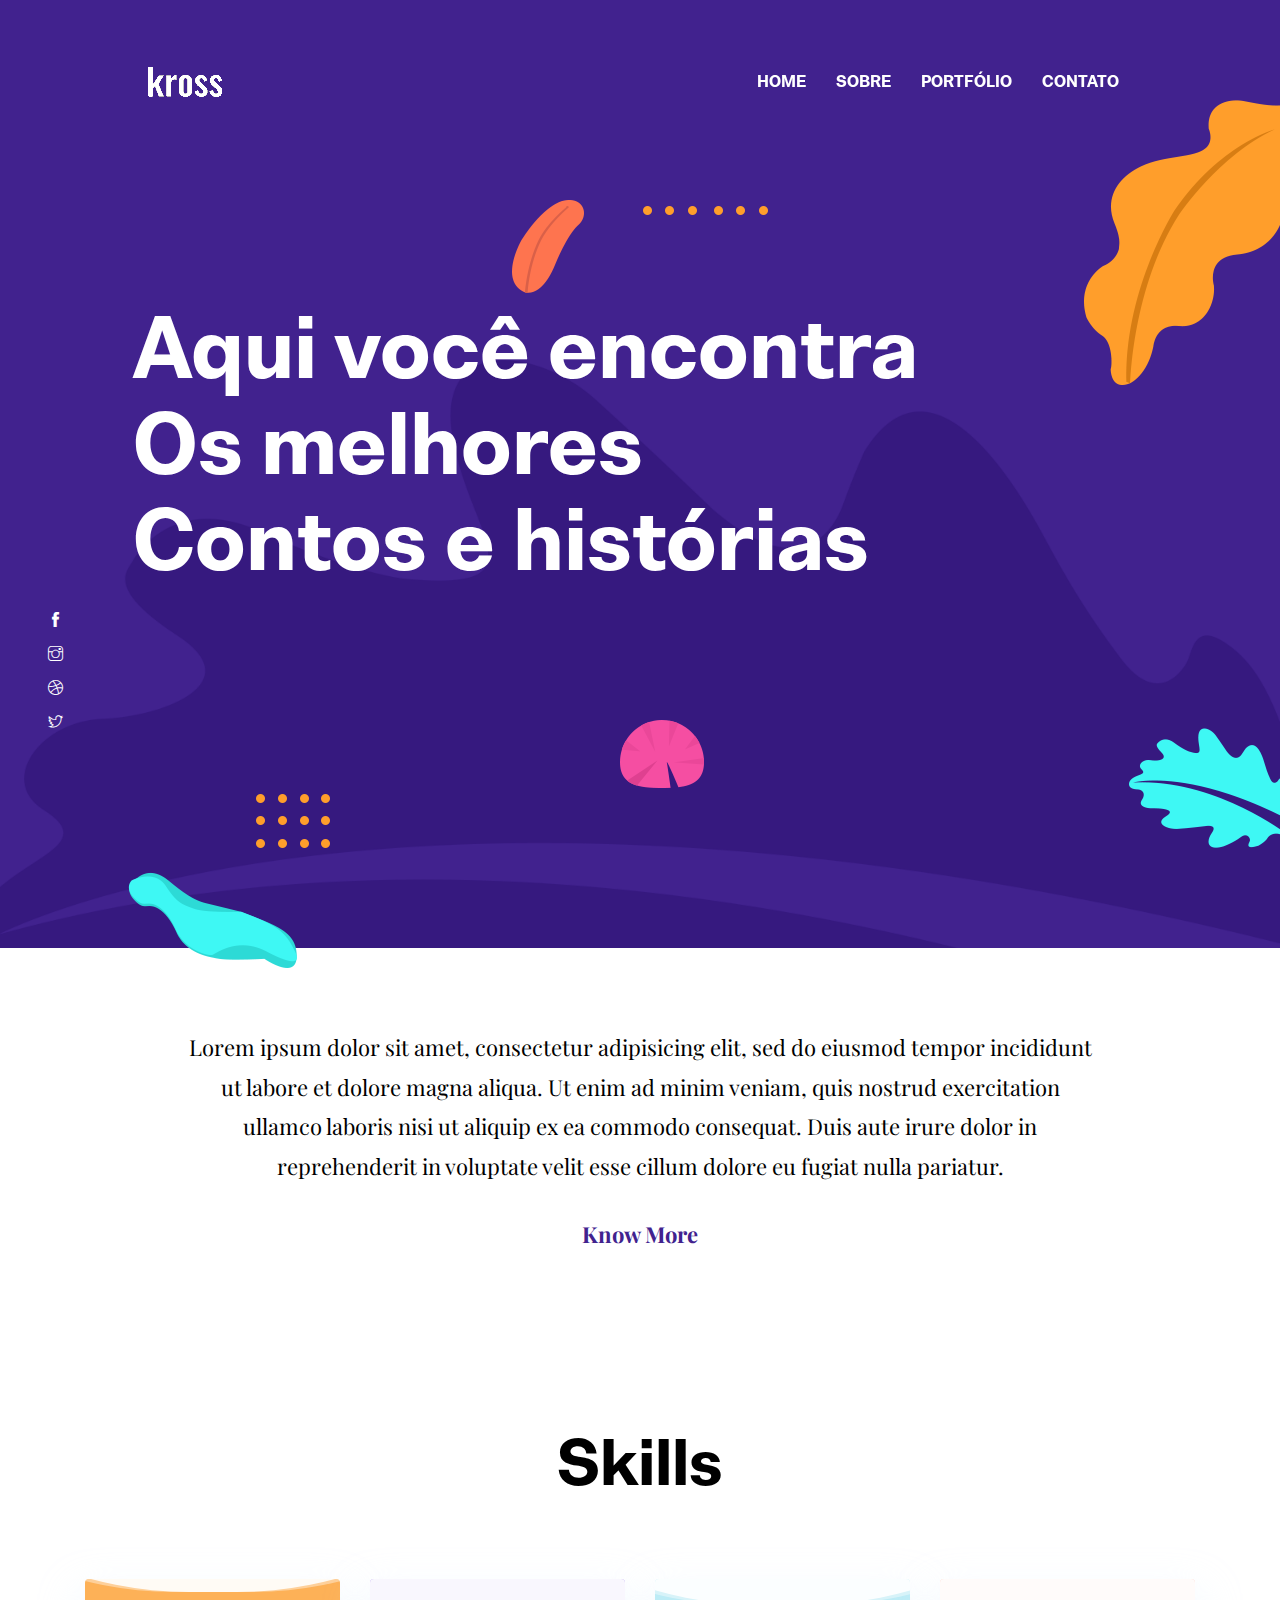
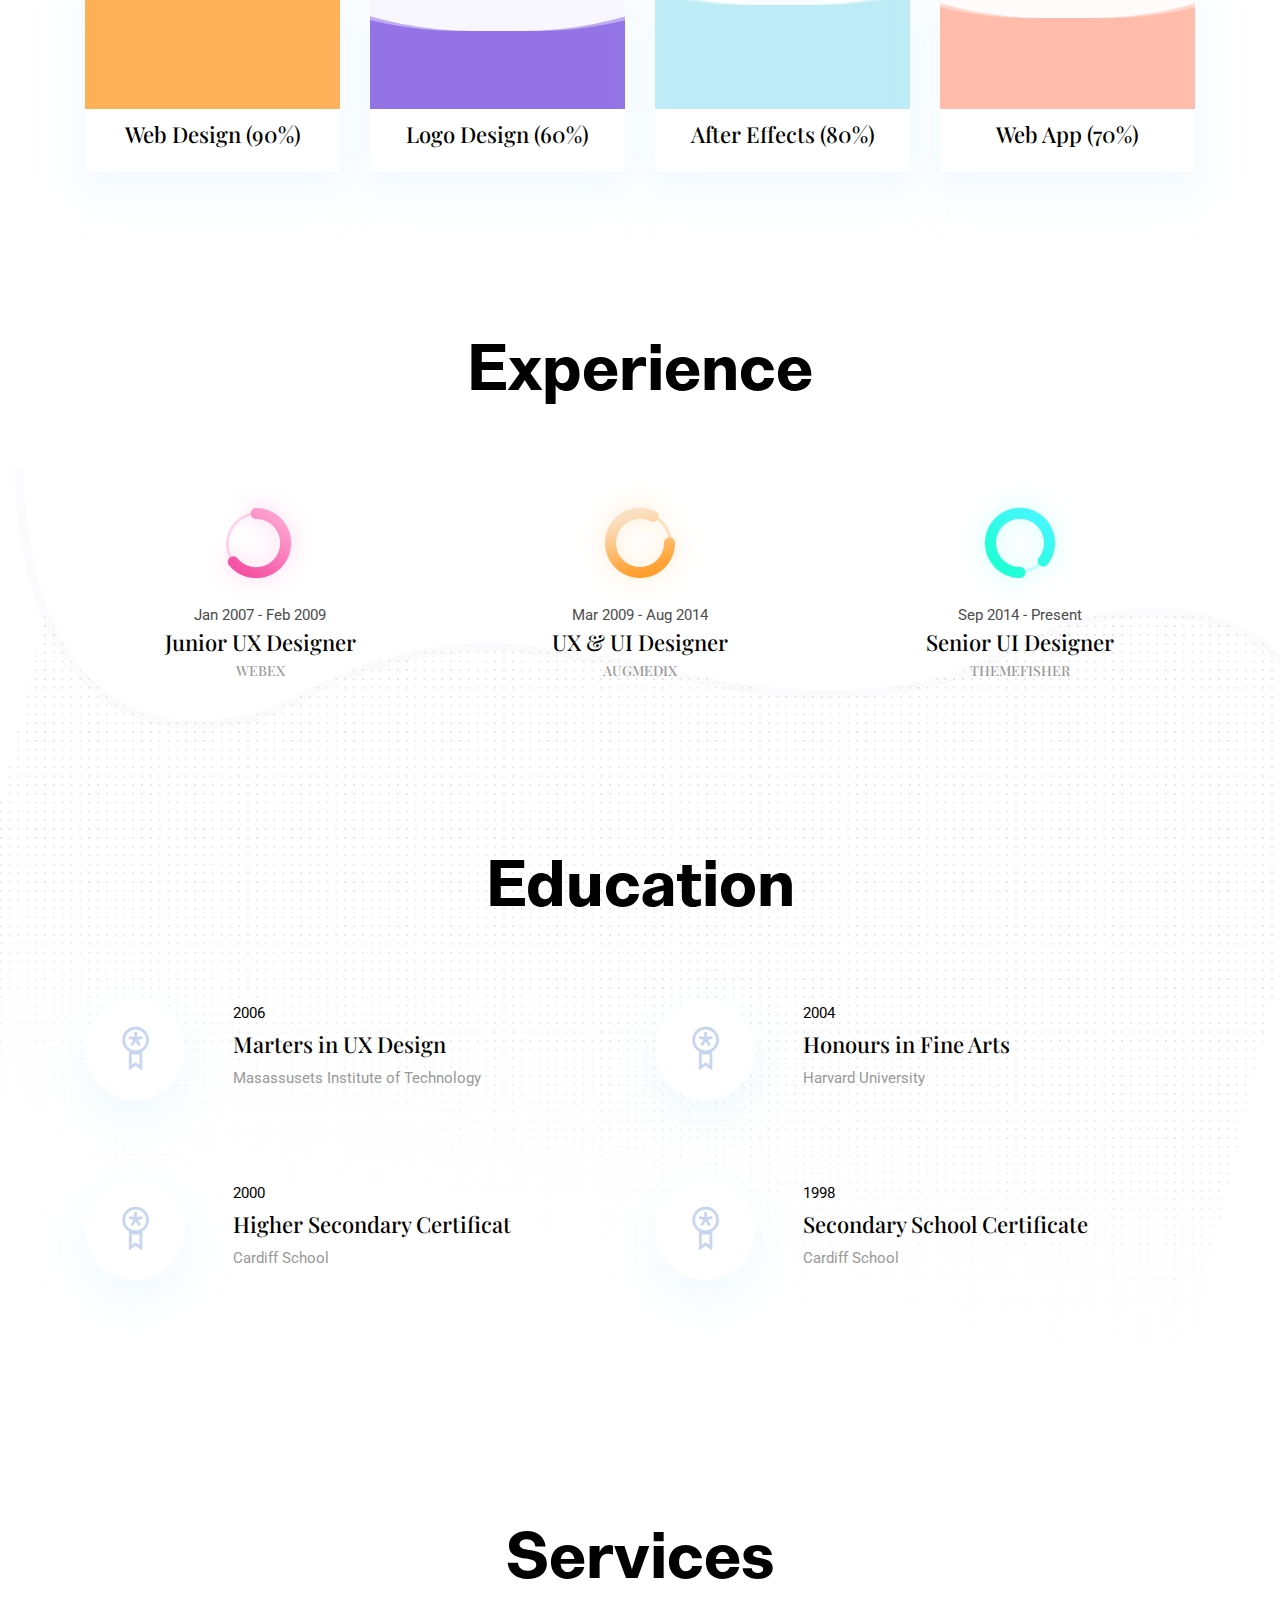
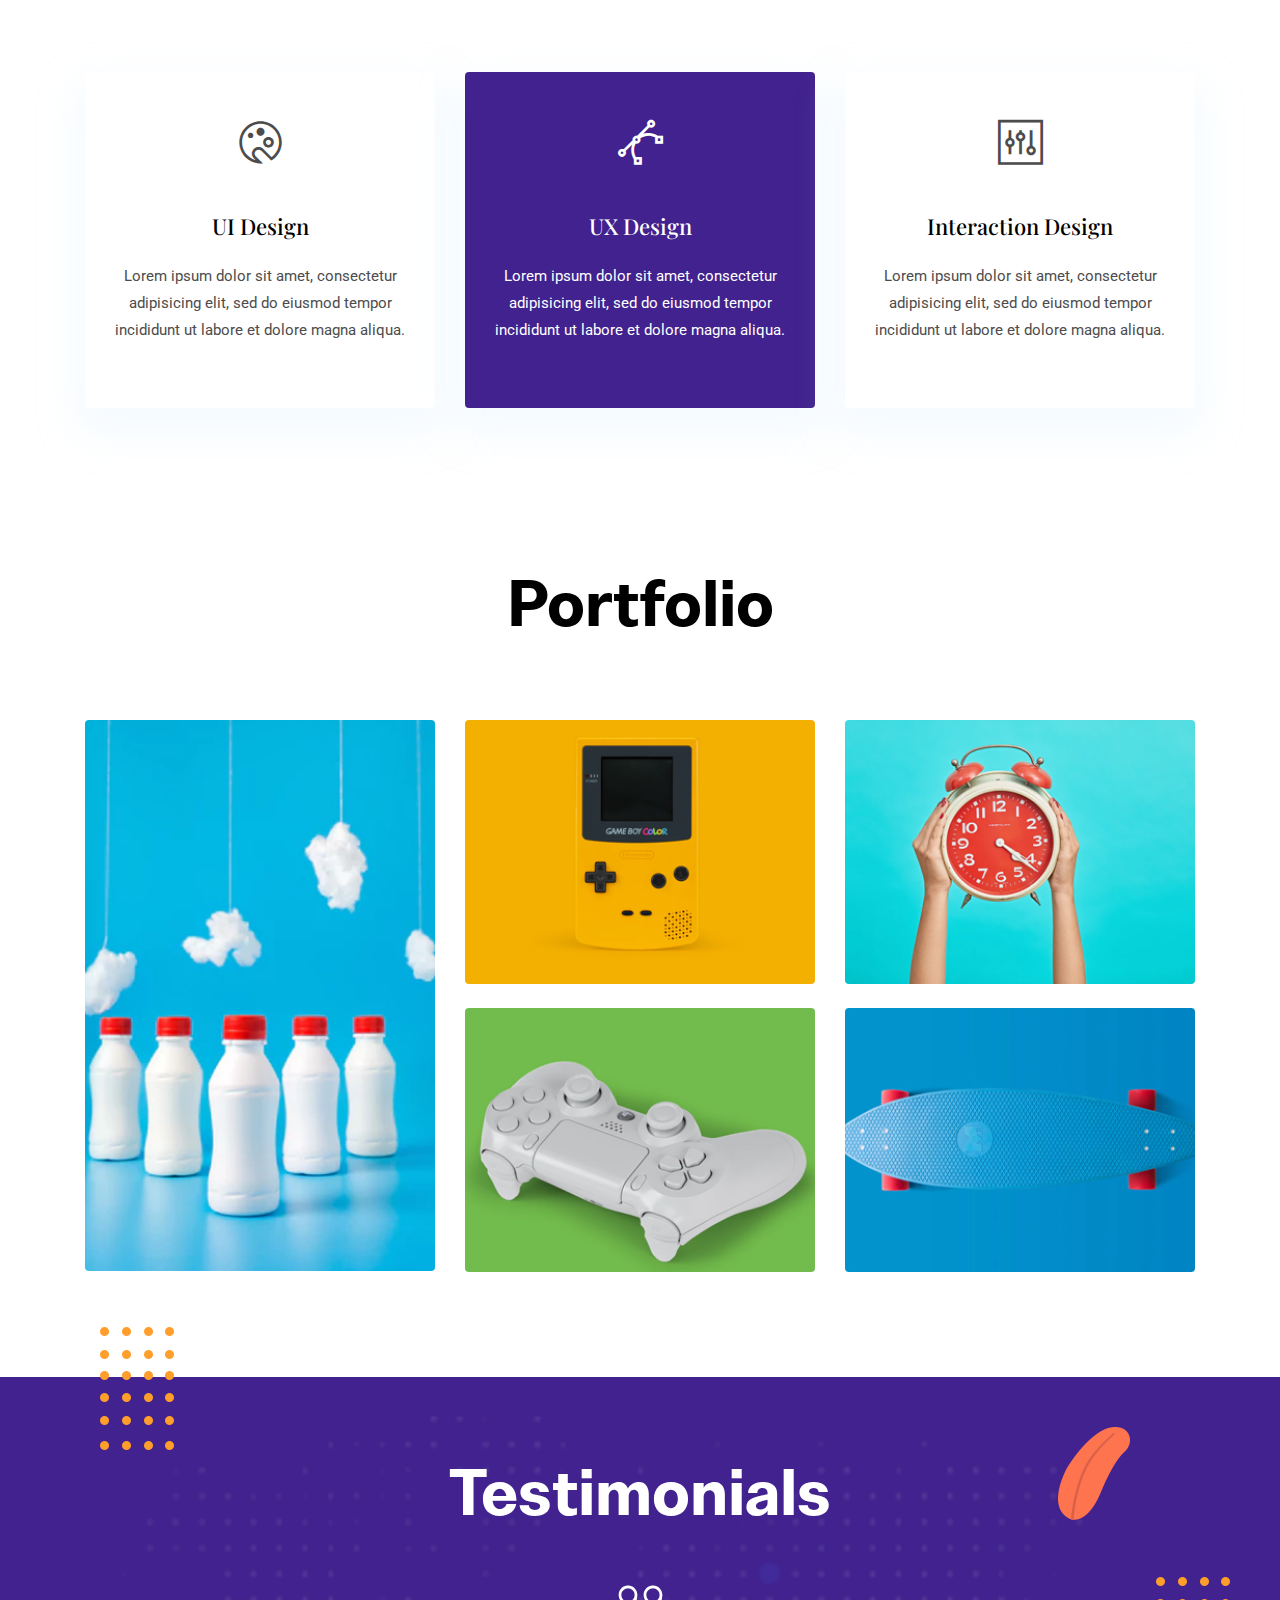
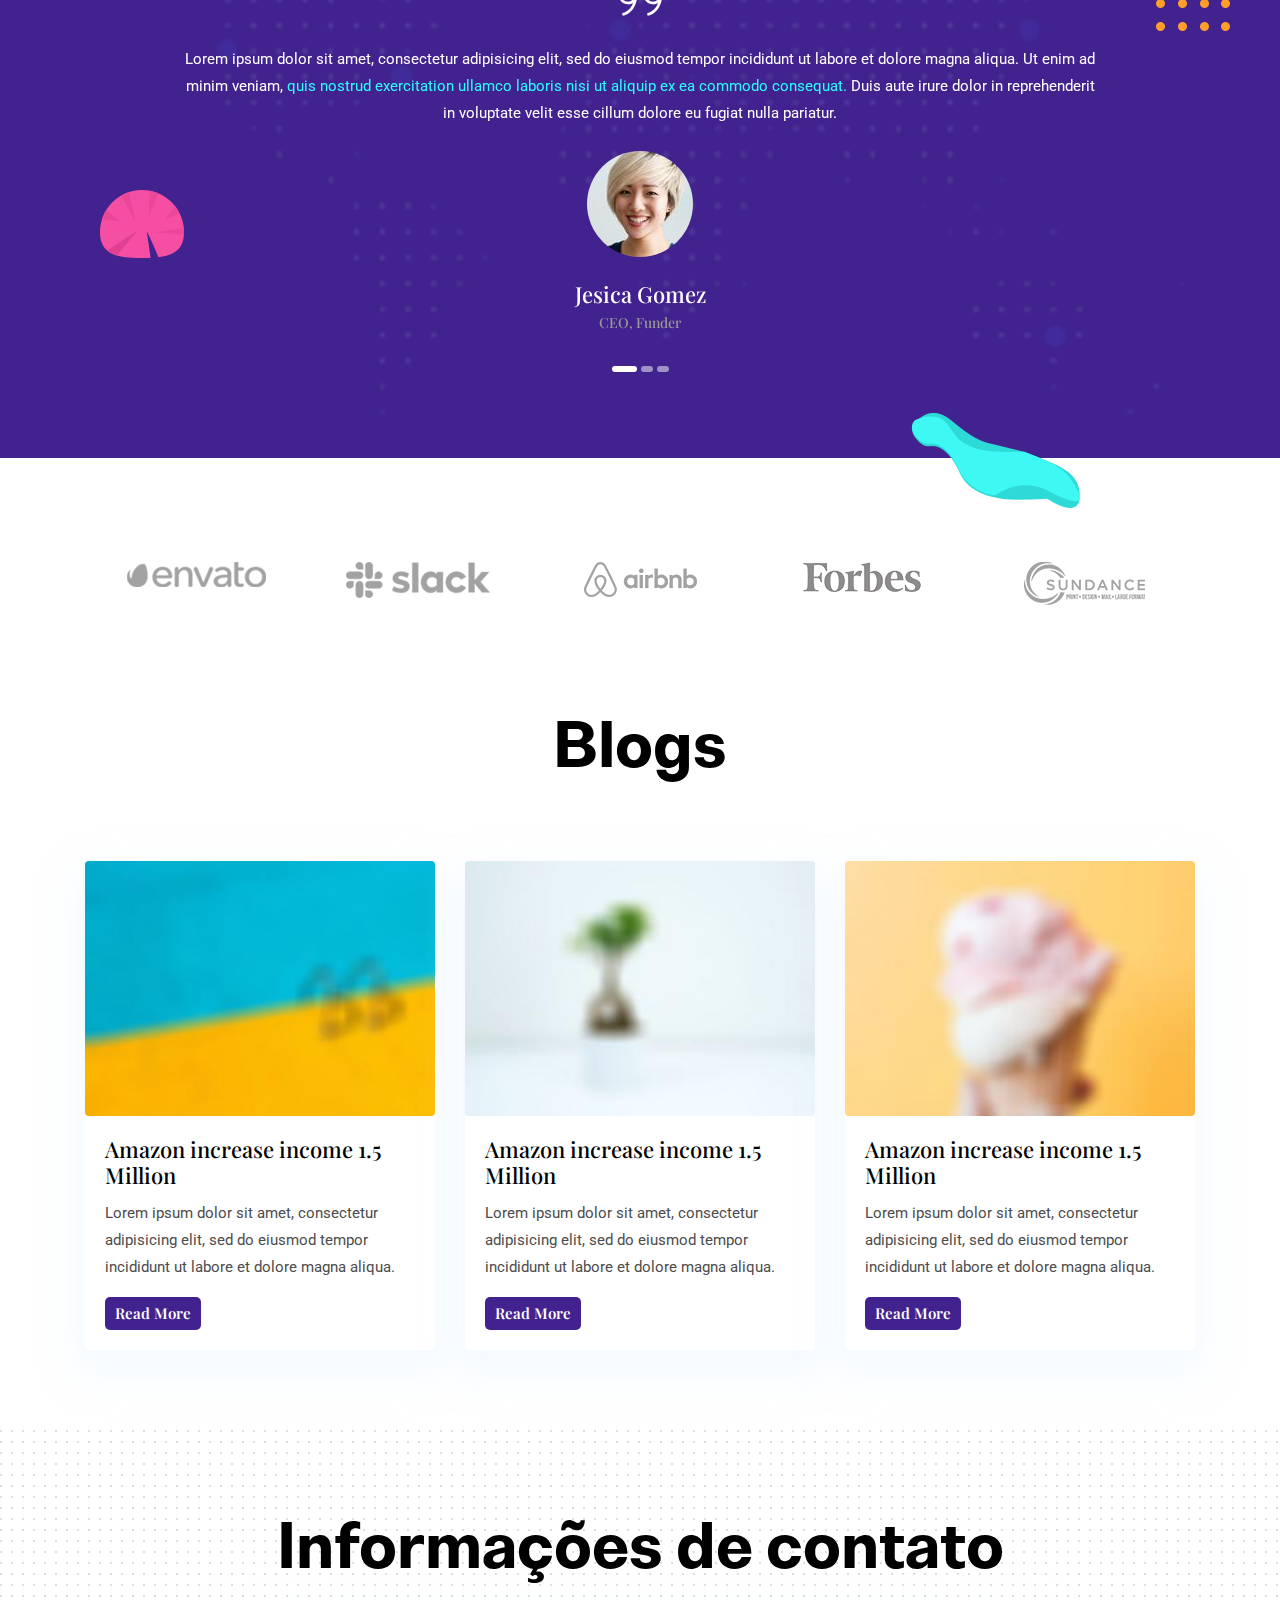
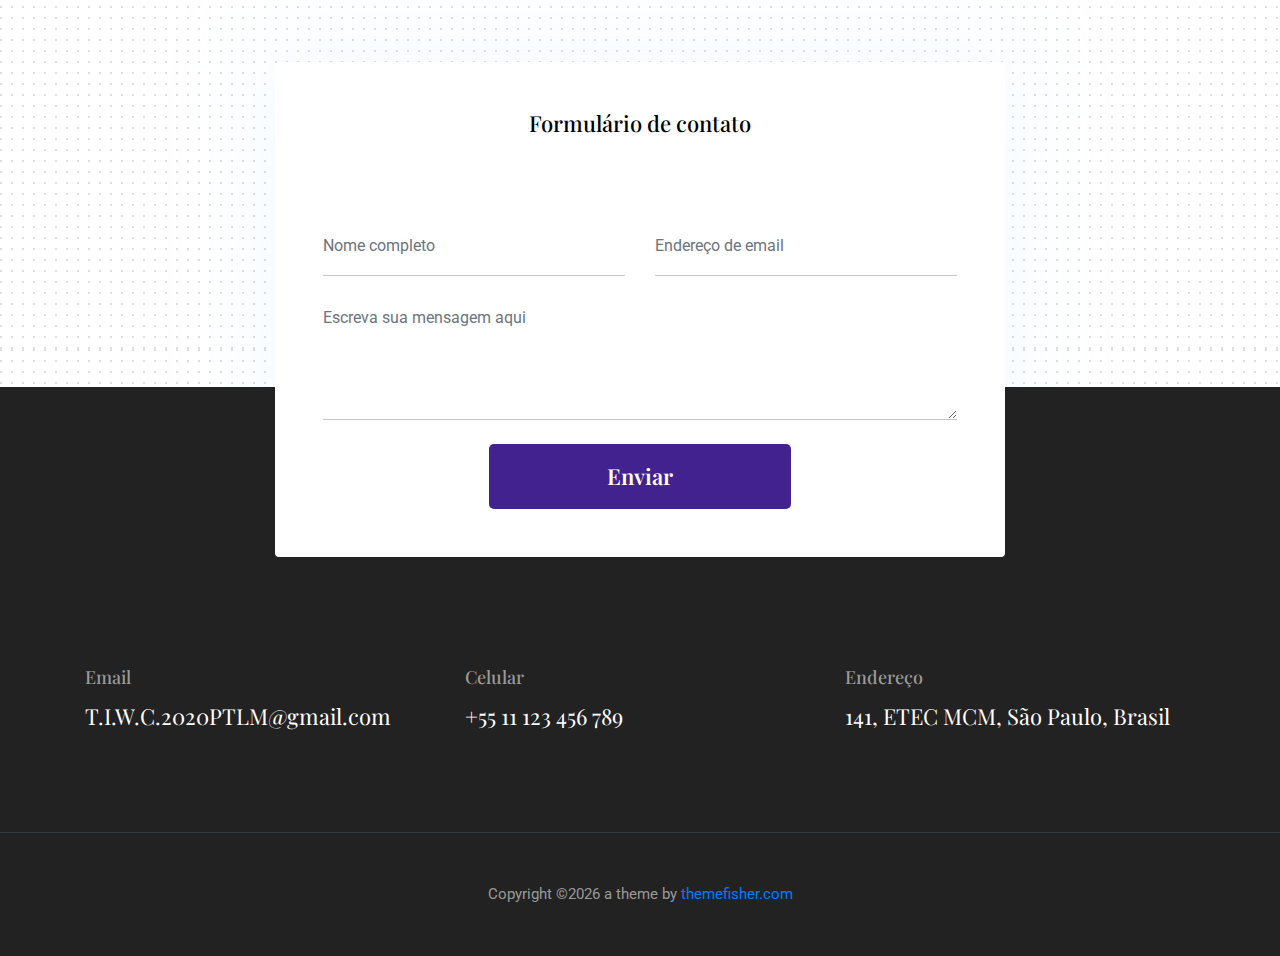
==== commit d76b9bd1: "1° versão livro digital" ====
--- a/index.html
+++ b/index.html
@@ -515,24 +515,24 @@
   <div class="container">
     <div class="row">
       <div class="col-12 text-center">
-        <h2 class="section-title">Contact Info</h2>
+        <h2 class="section-title">Informações de contato</h2>
       </div>
       <div class="col-lg-8 mx-auto">
         <div class="bg-white rounded text-center p-5 shadow-down">
-          <h4 class="mb-80">Contact Form</h4>
+          <h4 class="mb-80">Formulário de contato</h4>
           <form action="#" class="row">
             <div class="col-md-6">
-              <input type="text" id="name" name="name" placeholder="Full Name" class="form-control px-0 mb-4">
+              <input type="text" id="name" name="name" placeholder="Nome completo" class="form-control px-0 mb-4">
             </div>
             <div class="col-md-6">
-              <input type="email" id="email" name="email" placeholder="Email Address" class="form-control px-0 mb-4">
+              <input type="email" id="email" name="email" placeholder="Endereço de email" class="form-control px-0 mb-4">
             </div>
             <div class="col-12">
               <textarea name="message" id="message" class="form-control px-0 mb-4"
-                placeholder="Type Message Here"></textarea>
+                placeholder="Escreva sua mensagem aqui"></textarea>
             </div>
             <div class="col-lg-6 col-10 mx-auto">
-              <button class="btn btn-primary w-100">send</button>
+              <button class="btn btn-primary w-100">Enviar</button>
             </div>
           </form>
         </div>
@@ -549,15 +549,15 @@
       <div class="row">
         <div class="col-md-4">
           <h5 class="text-light">Email</h5>
-          <p class="text-white paragraph-lg font-secondary">steve.fruits@email.com</p>
+          <p class="text-white paragraph-lg font-secondary">T.I.W.C.2020PTLM@gmail.com</p>
         </div>
         <div class="col-md-4">
-          <h5 class="text-light">Phone</h5>
-          <p class="text-white paragraph-lg font-secondary">+880 2544 658 256</p>
+          <h5 class="text-light">Celular</h5>
+          <p class="text-white paragraph-lg font-secondary">+55 11 123 456 789</p>
         </div>
         <div class="col-md-4">
-          <h5 class="text-light">Address</h5>
-          <p class="text-white paragraph-lg font-secondary">125/A, CA Commercial Area, California, USA</p>
+          <h5 class="text-light">Endereço</h5>
+          <p class="text-white paragraph-lg font-secondary">141, ETEC MCM, São Paulo, Brasil</p>
         </div>
       </div>
     </div>
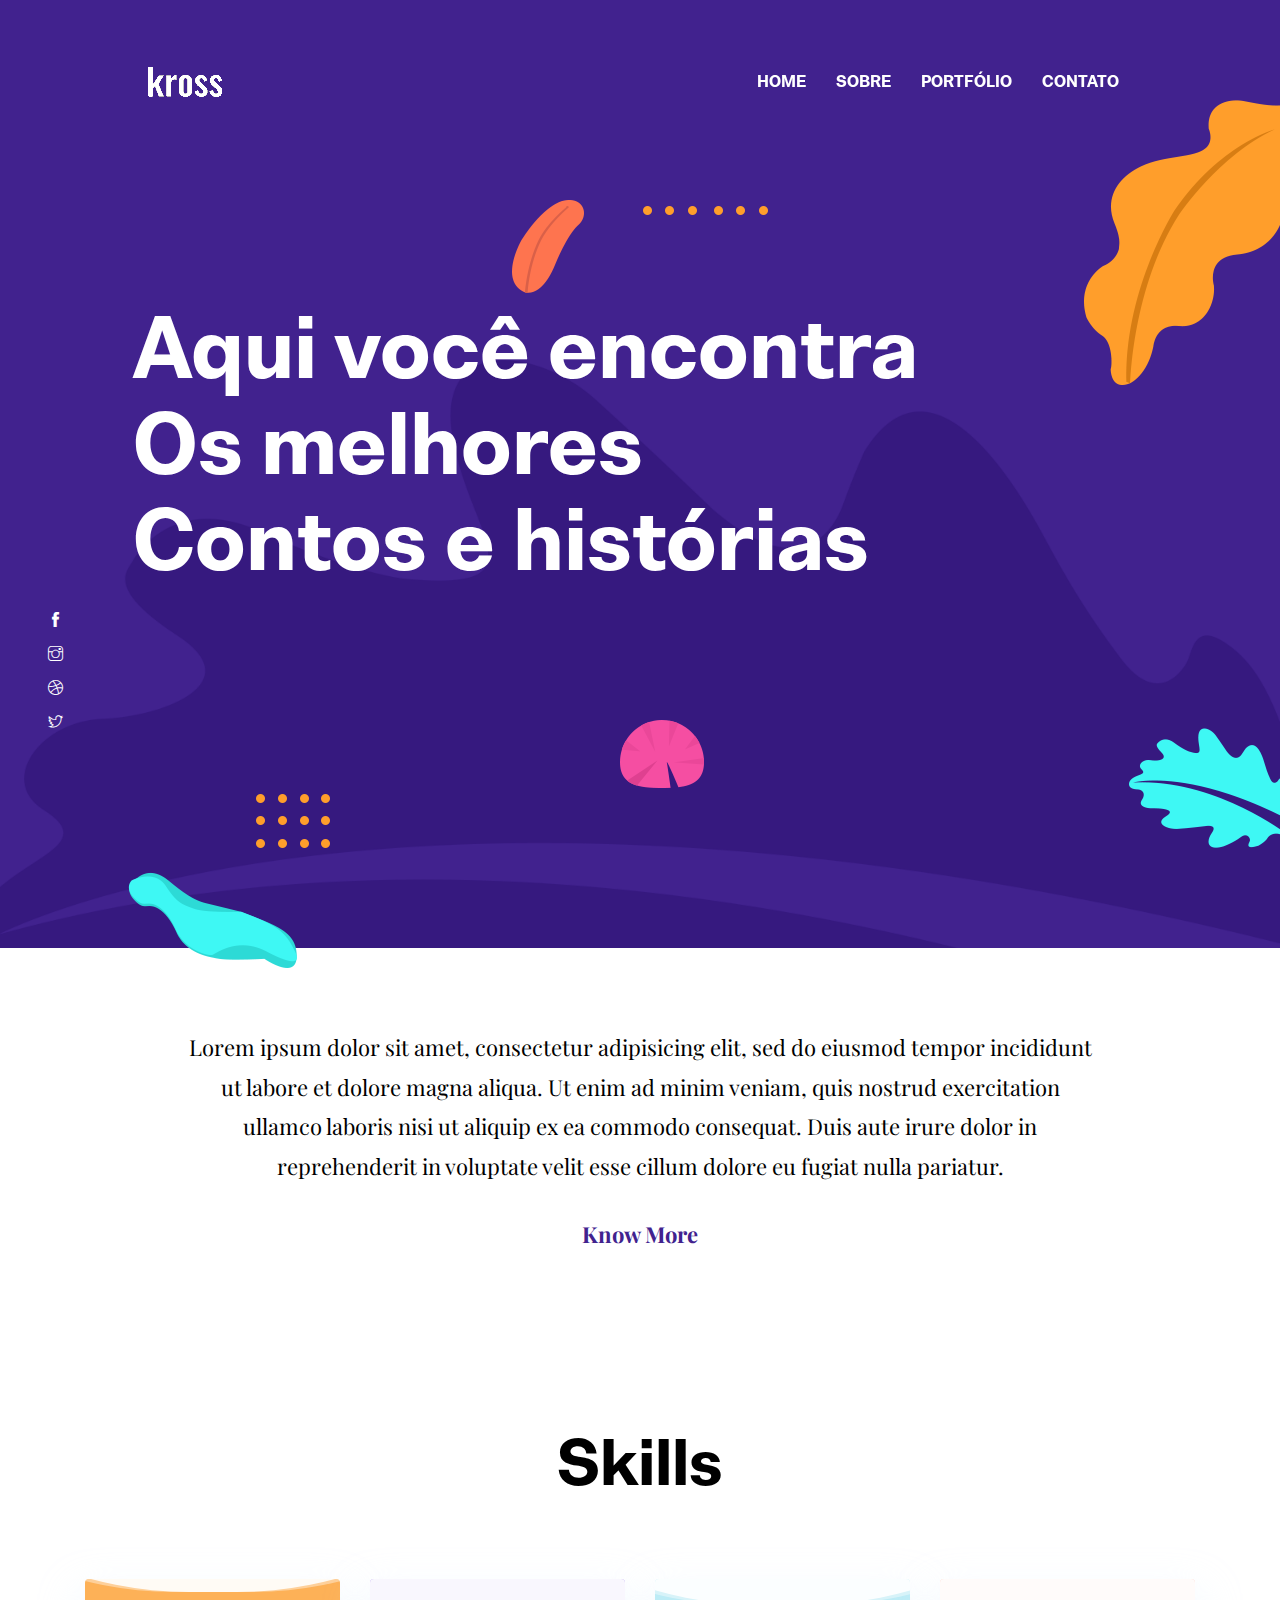
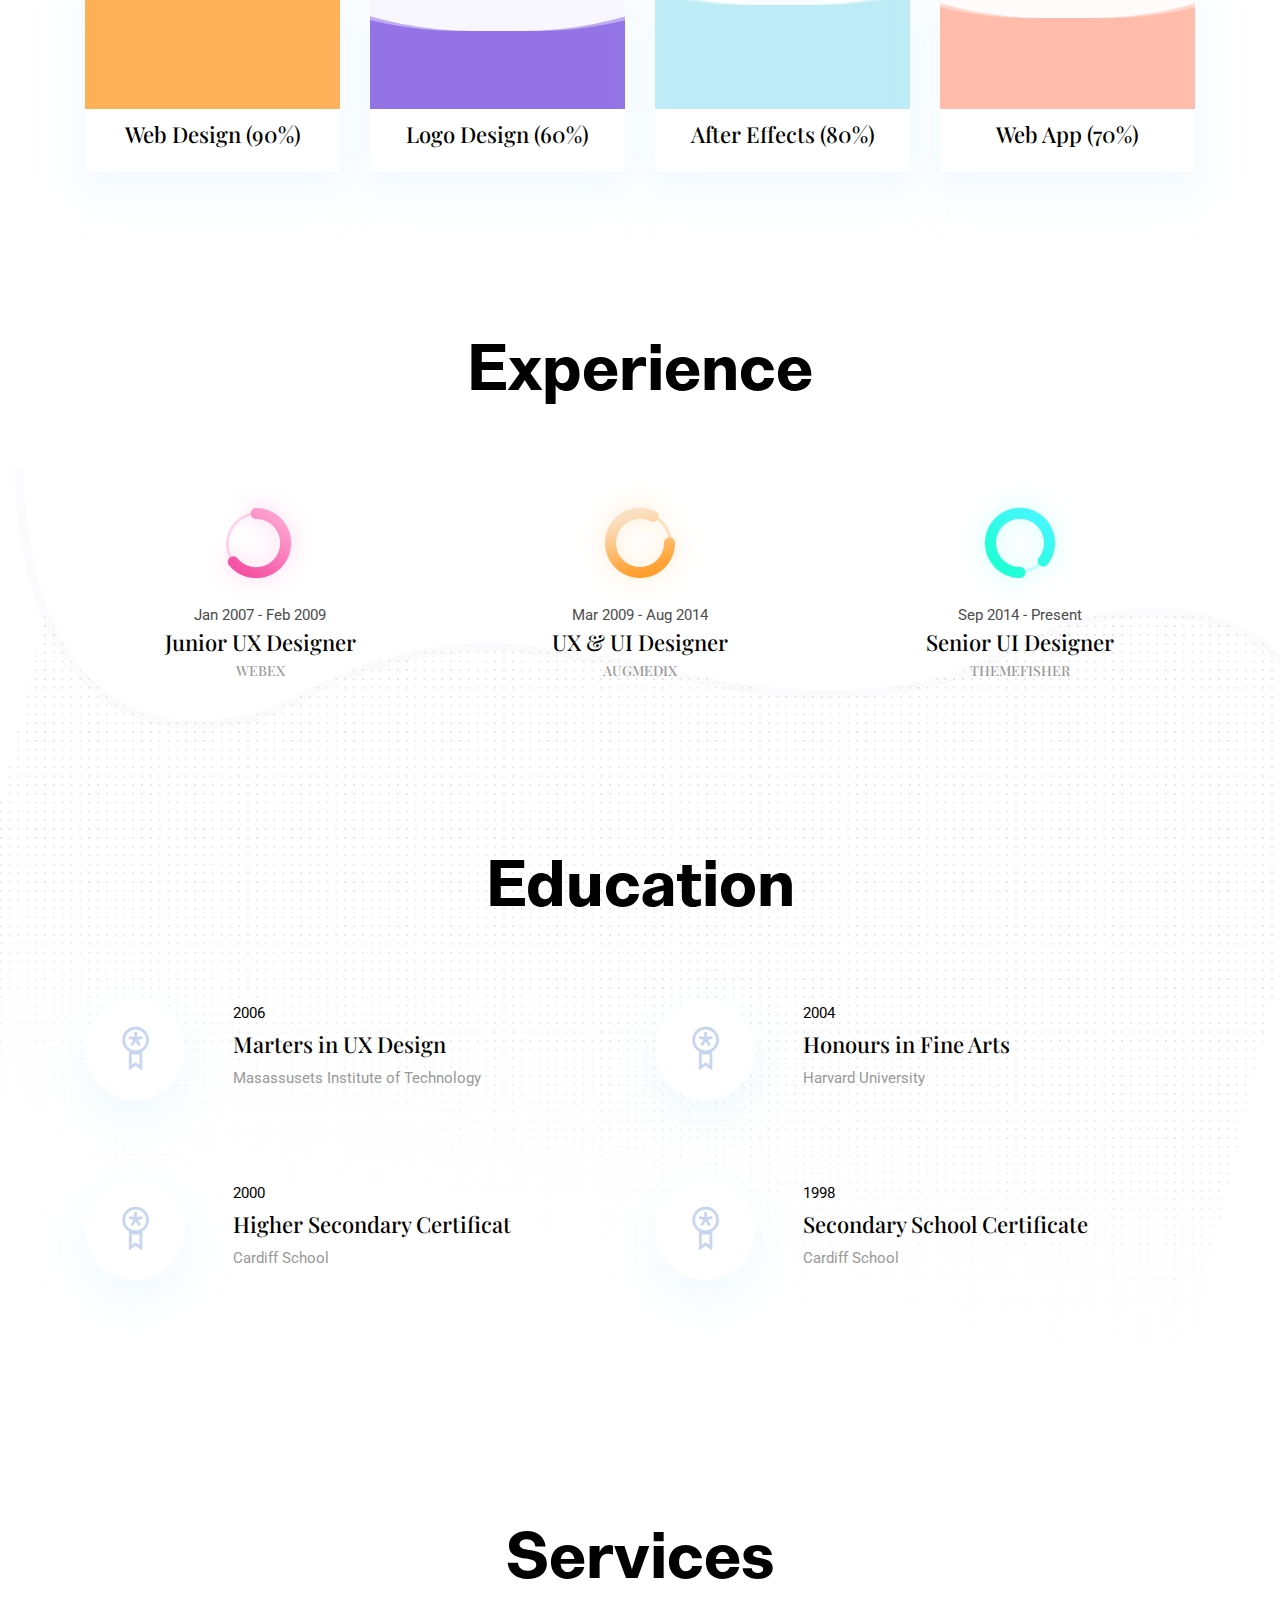
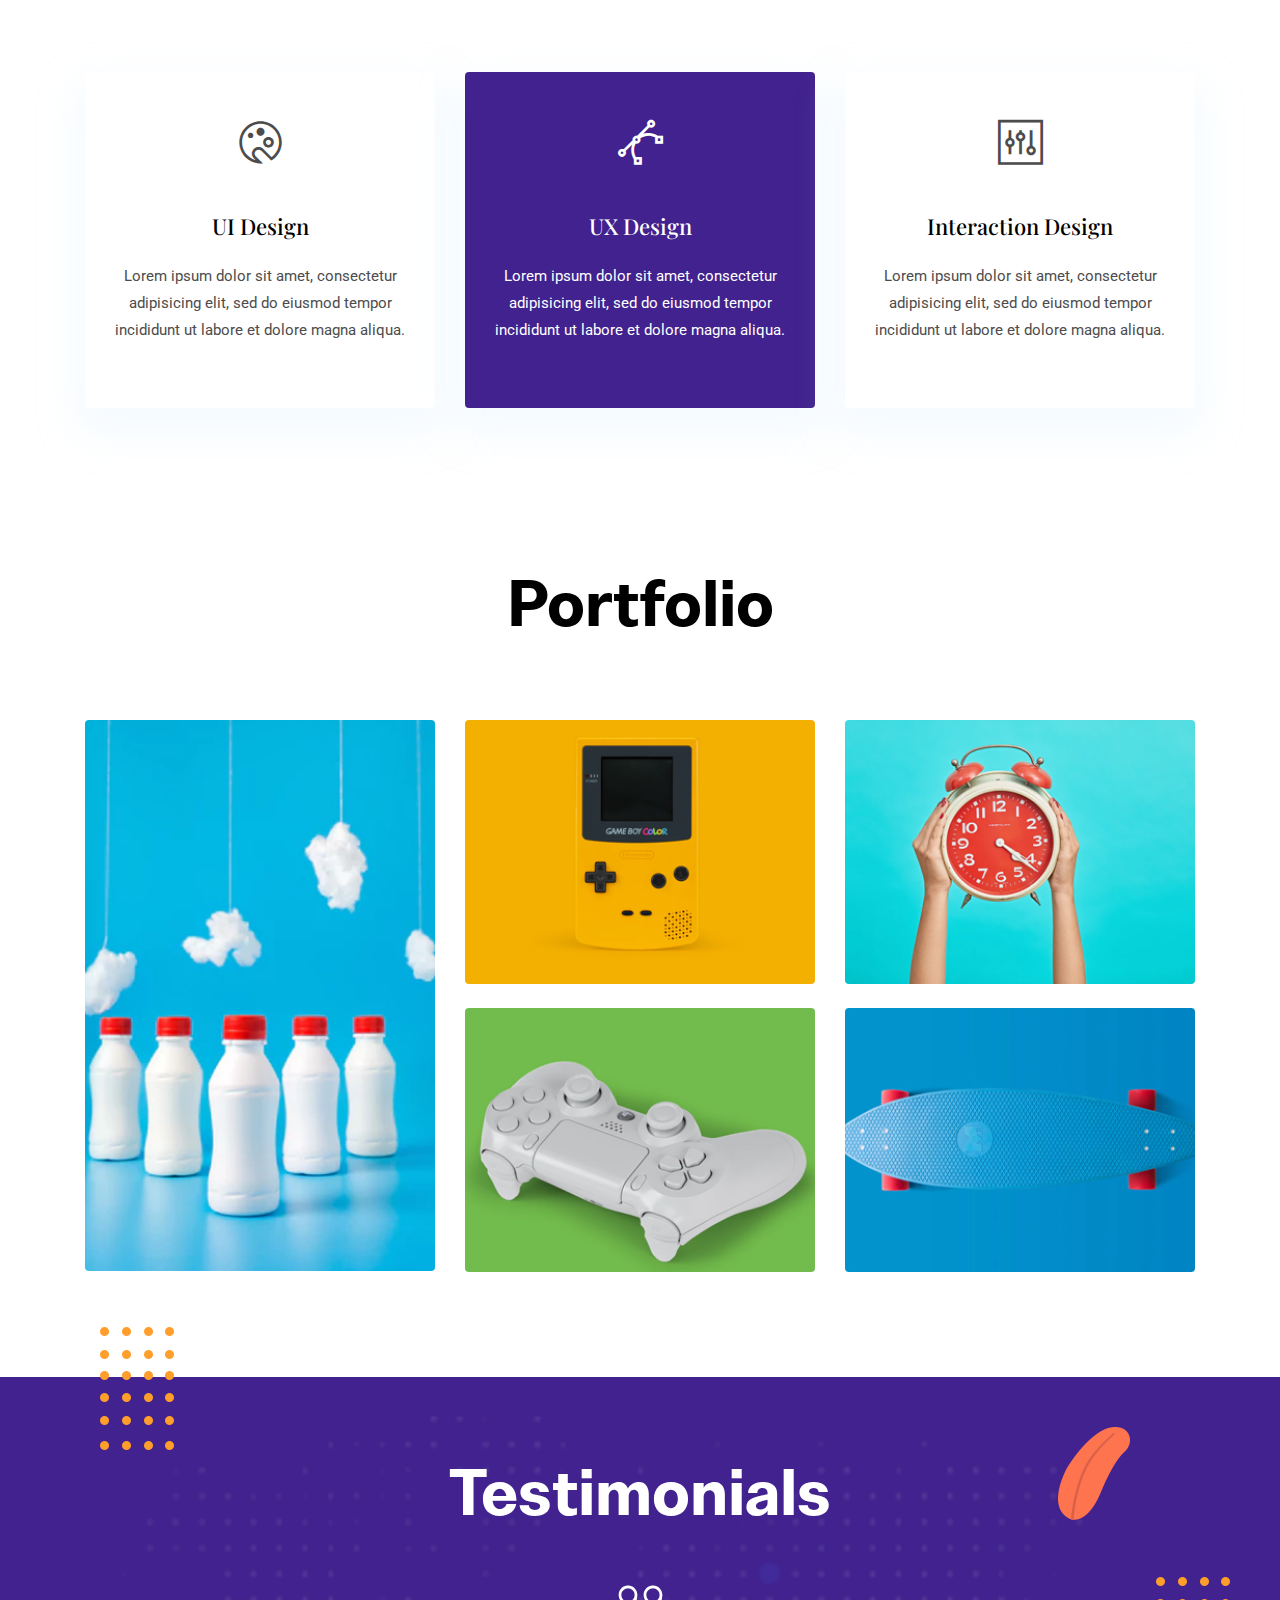
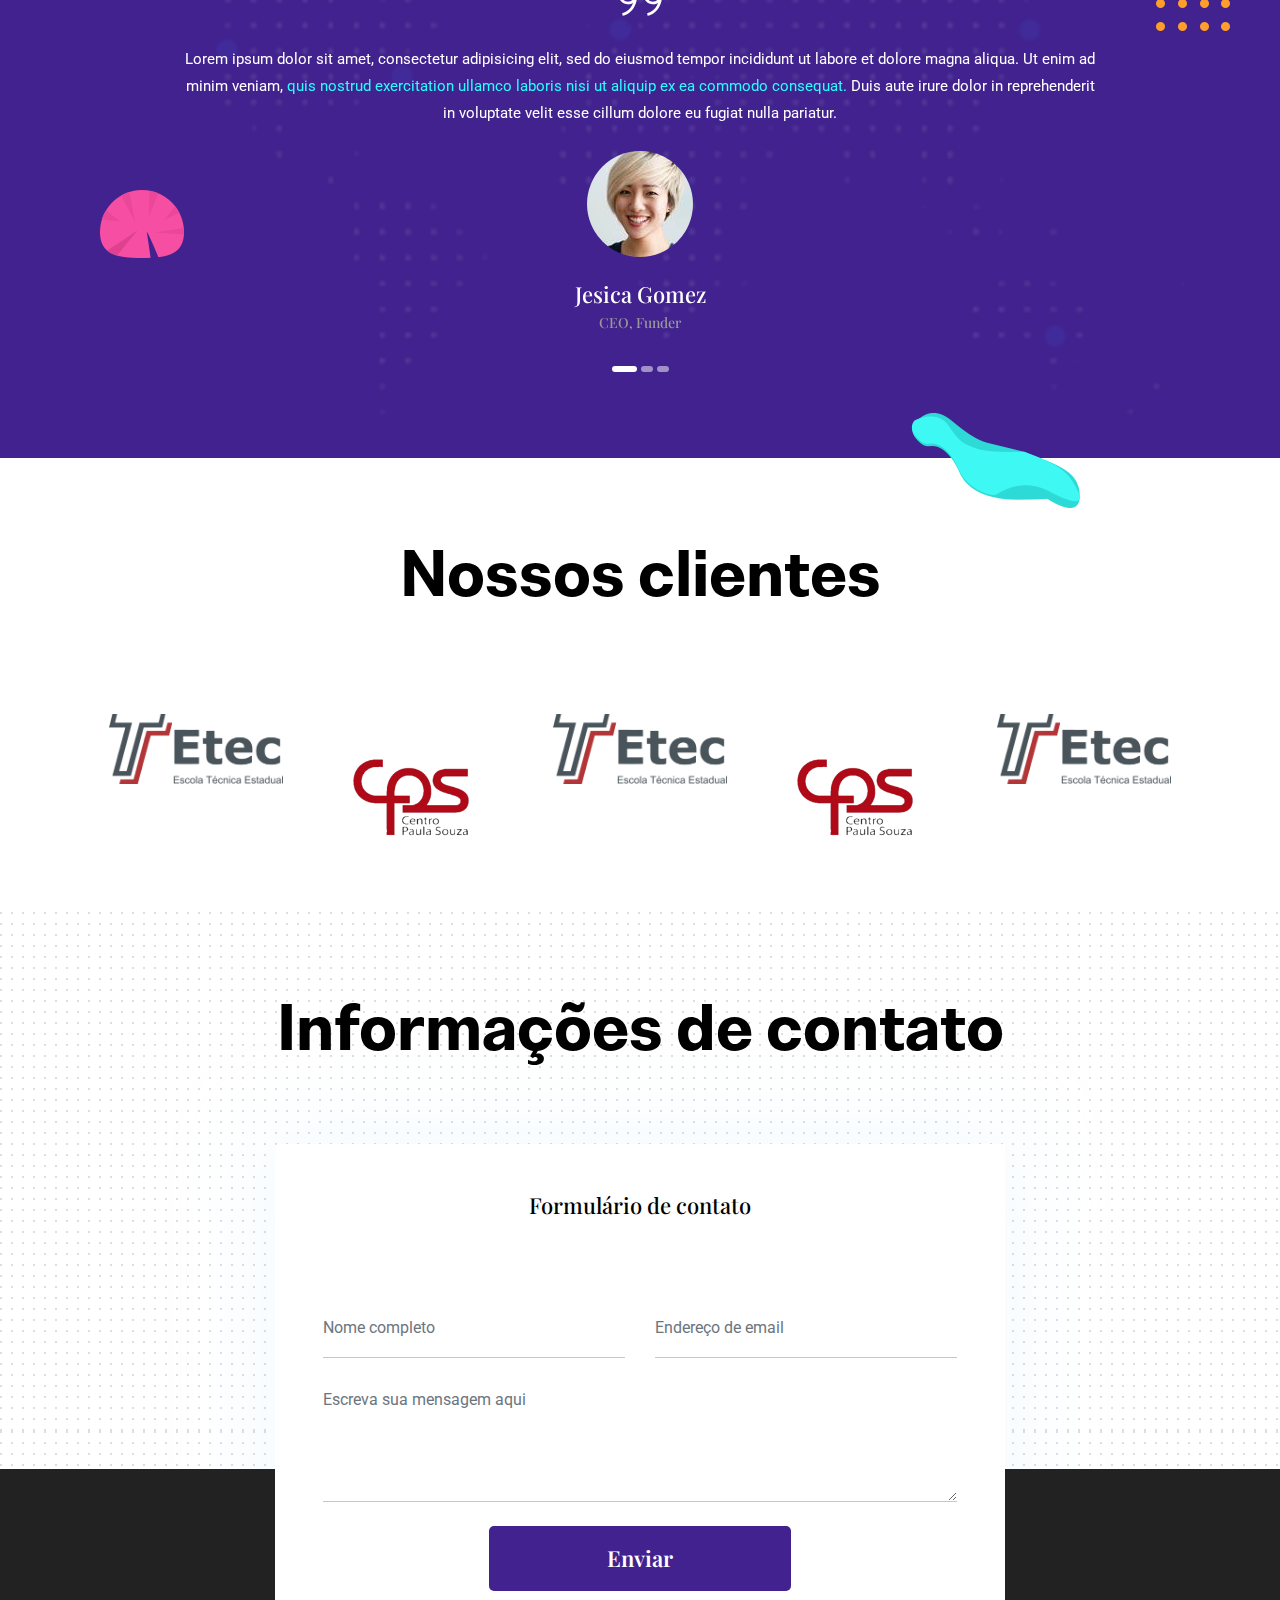
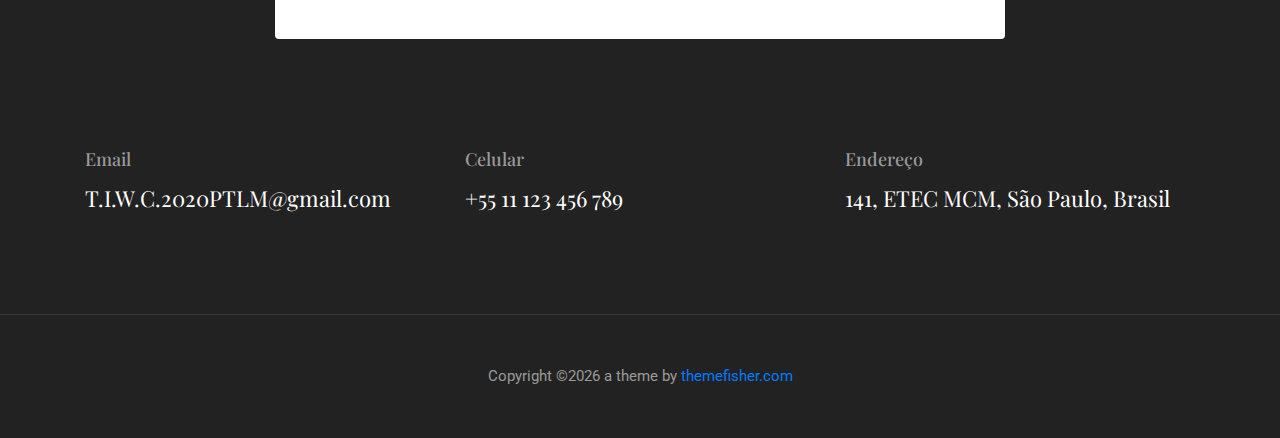
==== commit 522fb567: "1° versão livro digital" ====
--- a/index.html
+++ b/index.html
@@ -433,82 +433,40 @@
 <!-- client logo slider -->
 <section class="section pb-0">
   <div class="container">
-    <div class="client-logo-slider d-flex align-items-center">
-      <a href="#" class="text-center d-block outline-0 p-4"><img class="d-unset img-fluid"
-          src="images/clients-logo/client-logo-1.png" alt="client-logo"></a>
-      <a href="#" class="text-center d-block outline-0 p-4"><img class="d-unset img-fluid"
-          src="images/clients-logo/client-logo-2.png" alt="client-logo"></a>
-      <a href="#" class="text-center d-block outline-0 p-4"><img class="d-unset img-fluid"
-          src="images/clients-logo/client-logo-3.png" alt="client-logo"></a>
-      <a href="#" class="text-center d-block outline-0 p-4"><img class="d-unset img-fluid"
-          src="images/clients-logo/client-logo-4.png" alt="client-logo"></a>
-      <a href="#" class="text-center d-block outline-0 p-4"><img class="d-unset img-fluid"
-          src="images/clients-logo/client-logo-5.png" alt="client-logo"></a>
-      <a href="#" class="text-center d-block outline-0 p-4"><img class="d-unset img-fluid"
-          src="images/clients-logo/client-logo-1.png" alt="client-logo"></a>
-      <a href="#" class="text-center d-block outline-0 p-4"><img class="d-unset img-fluid"
-          src="images/clients-logo/client-logo-2.png" alt="client-logo"></a>
-      <a href="#" class="text-center d-block outline-0 p-4"><img class="d-unset img-fluid"
-          src="images/clients-logo/client-logo-3.png" alt="client-logo"></a>
-      <a href="#" class="text-center d-block outline-0 p-4"><img class="d-unset img-fluid"
-          src="images/clients-logo/client-logo-4.png" alt="client-logo"></a>
-      <a href="#" class="text-center d-block outline-0 p-4"><img class="d-unset img-fluid"
-          src="images/clients-logo/client-logo-5.png" alt="client-logo"></a>
+    <div class="row">
+      <div class="col-12 text-center">
+        <h2 class="section-title">Nossos clientes</h2>
+      </div>
+    </div>
+    <div class="row">
+      <div class="col-12">
+        <div class="client-logo-slider d-flex align-items-center">
+          <a href="" class="text-center d-block outline-0 p-4"><img class="d-unset img-fluid"
+              src="images/clients-logo/etec.png" alt="etec"></a>
+          <a href="" class="text-center d-block outline-0 p-4"><img class="d-unset img-fluid"
+              src="images/clients-logo/etec2.png" alt="etec"></a>
+          <a href="" class="text-center d-block outline-0 p-4"><img class="d-unset img-fluid"
+              src="images/clients-logo/etec.png" alt="etec"></a>
+          <a href="" class="text-center d-block outline-0 p-4"><img class="d-unset img-fluid"
+              src="images/clients-logo/etec2.png" alt="etec"></a>
+          <a href="" class="text-center d-block outline-0 p-4"><img class="d-unset img-fluid"
+              src="images/clients-logo/etec.png" alt="etec"></a>
+          <a href="" class="text-center d-block outline-0 p-4"><img class="d-unset img-fluid"
+              src="images/clients-logo/etec2.png" alt="etec"></a>
+          <a href="" class="text-center d-block outline-0 p-4"><img class="d-unset img-fluid"
+              src="images/clients-logo/etec.png" alt="etec"></a>
+          <a href="" class="text-center d-block outline-0 p-4"><img class="d-unset img-fluid"
+              src="images/clients-logo/etec2.png" alt="etec"></a>
+          <a href="" class="text-center d-block outline-0 p-4"><img class="d-unset img-fluid"
+              src="images/clients-logo/etec.png" alt="etec"></a>
+          <a href=" " class="text-center d-block outline-0 p-4"><img class="d-unset img-fluid"
+              src="images/clients-logo/etec2.png" alt="etec"></a>
+        </div>
+      </div>
     </div>
   </div>
 </section>
 <!-- /client logo slider -->
-
-<!-- blog -->
-<section class="section">
-  <div class="container">
-    <div class="row">
-      <div class="col-12 text-center">
-        <h2 class="section-title">Blogs</h2>
-      </div>
-      <div class="col-lg-4 col-sm-6 mb-4 mb-lg-0">
-        <article class="card shadow">
-          <img class="rounded card-img-top" src="images/blog/post-3.jpg" alt="post-thumb">
-          <div class="card-body">
-            <h4 class="card-title"><a class="text-dark" href="blog-single.html">Amazon increase income 1.5 Million</a>
-            </h4>
-            <p class="cars-text">Lorem ipsum dolor sit amet, consectetur adipisicing elit, sed do eiusmod tempor
-              incididunt ut labore et
-              dolore magna aliqua.</p>
-            <a href="blog-single.html" class="btn btn-xs btn-primary">Read More</a>
-          </div>
-        </article>
-      </div>
-      <div class="col-lg-4 col-sm-6 mb-4 mb-lg-0">
-        <article class="card shadow">
-          <img class="rounded card-img-top" src="images/blog/post-4.jpg" alt="post-thumb">
-          <div class="card-body">
-            <h4 class="card-title"><a class="text-dark" href="blog-single.html">Amazon increase income 1.5 Million</a>
-            </h4>
-            <p class="cars-text">Lorem ipsum dolor sit amet, consectetur adipisicing elit, sed do eiusmod tempor
-              incididunt ut labore et
-              dolore magna aliqua.</p>
-            <a href="blog-single.html" class="btn btn-xs btn-primary">Read More</a>
-          </div>
-        </article>
-      </div>
-      <div class="col-lg-4 col-sm-6 mb-4 mb-lg-0">
-        <article class="card shadow">
-          <img class="rounded card-img-top" src="images/blog/post-2.jpg" alt="post-thumb">
-          <div class="card-body">
-            <h4 class="card-title"><a class="text-dark" href="blog-single.html">Amazon increase income 1.5 Million</a>
-            </h4>
-            <p class="cars-text">Lorem ipsum dolor sit amet, consectetur adipisicing elit, sed do eiusmod tempor
-              incididunt ut labore et
-              dolore magna aliqua.</p>
-            <a href="blog-single.html" class="btn btn-xs btn-primary">Read More</a>
-          </div>
-        </article>
-      </div>
-    </div>
-  </div>
-</section>
-<!-- /blog -->
 
 <!-- contact -->
 <section class="section section-on-footer" data-background="images/backgrounds/bg-dots.png">
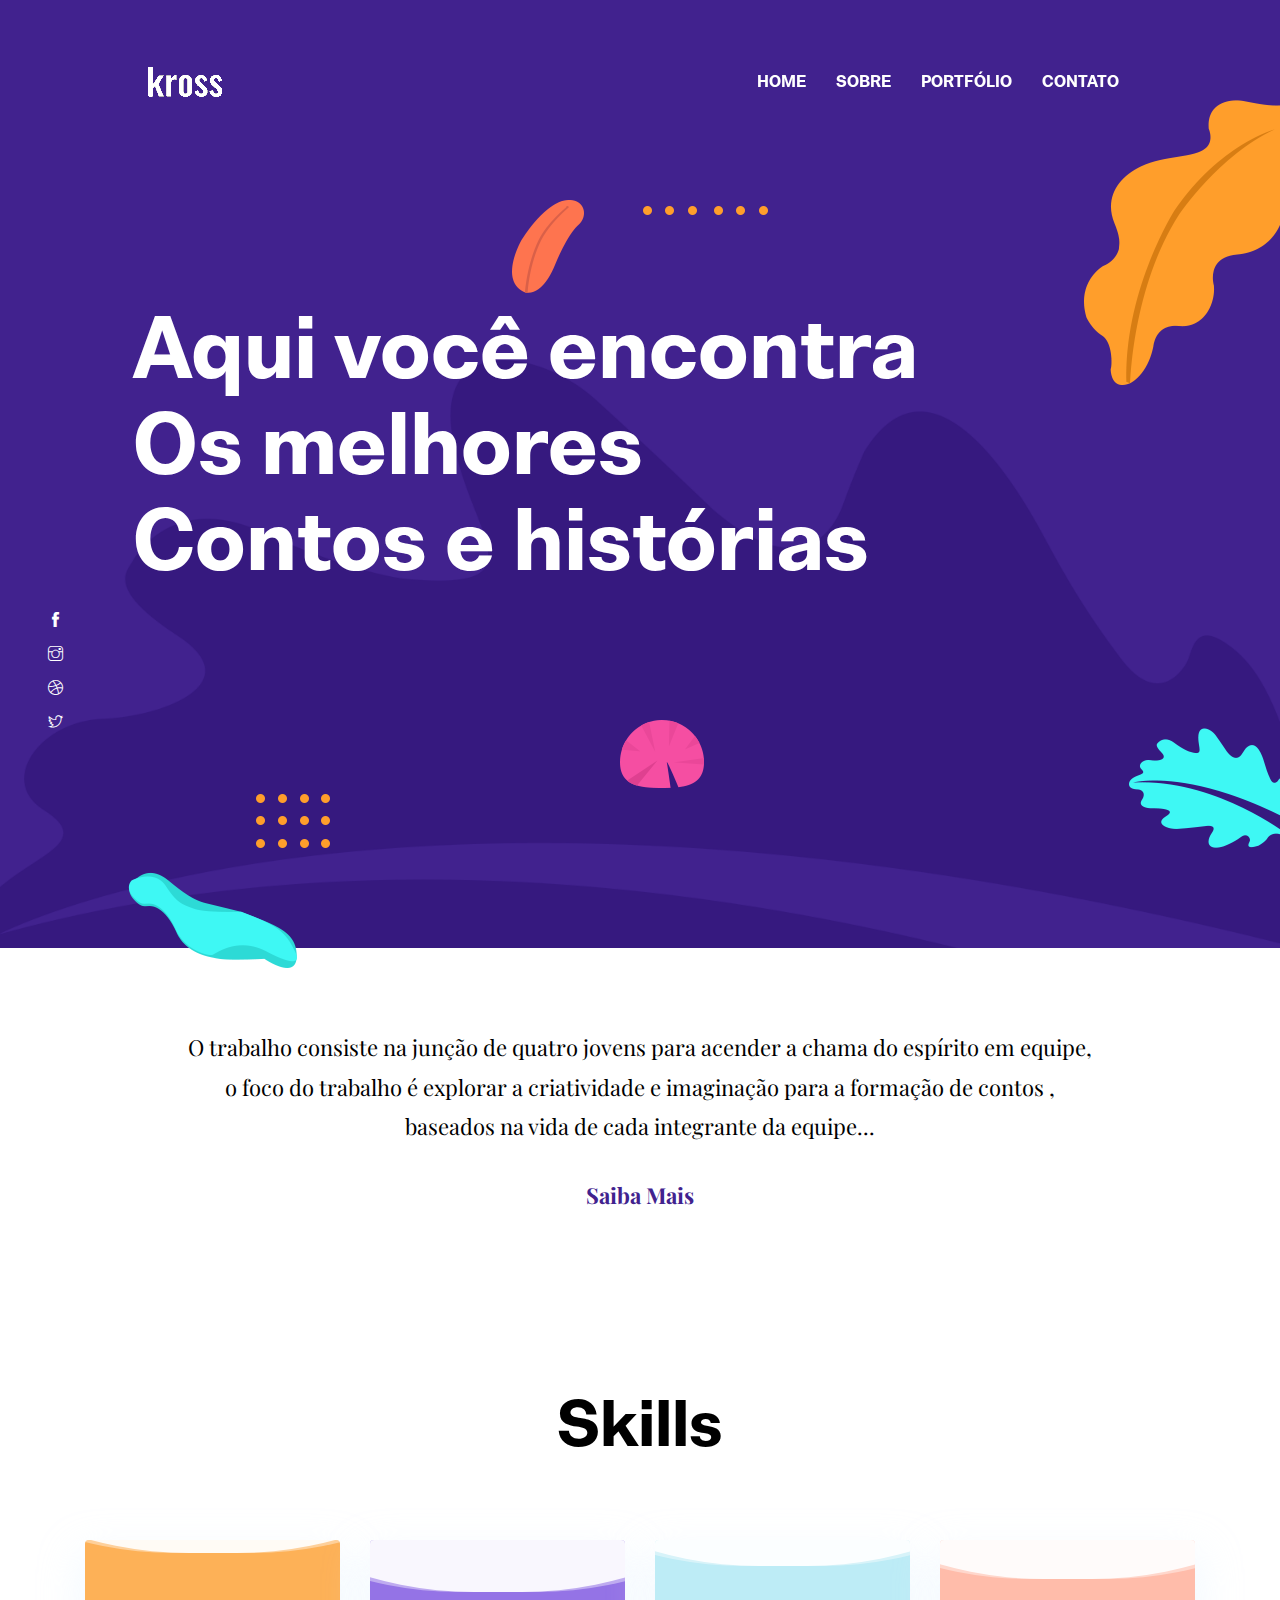
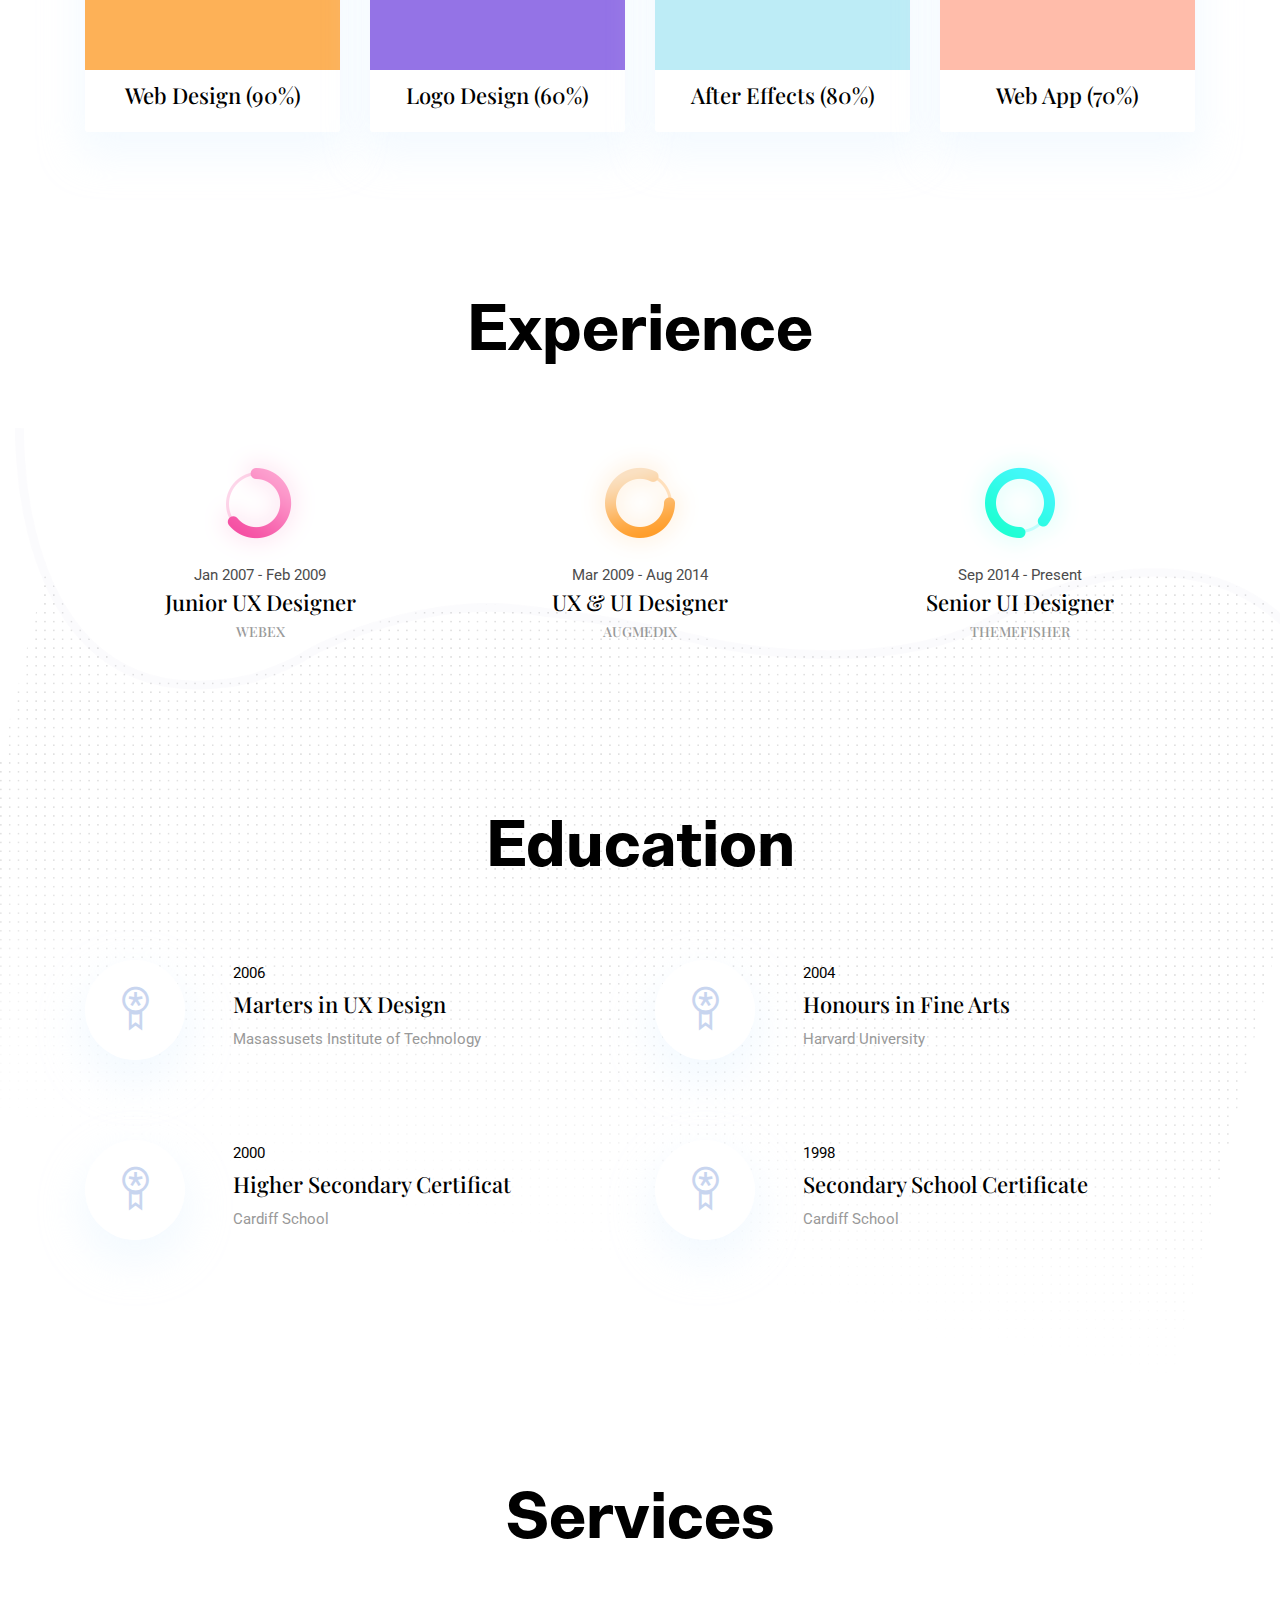
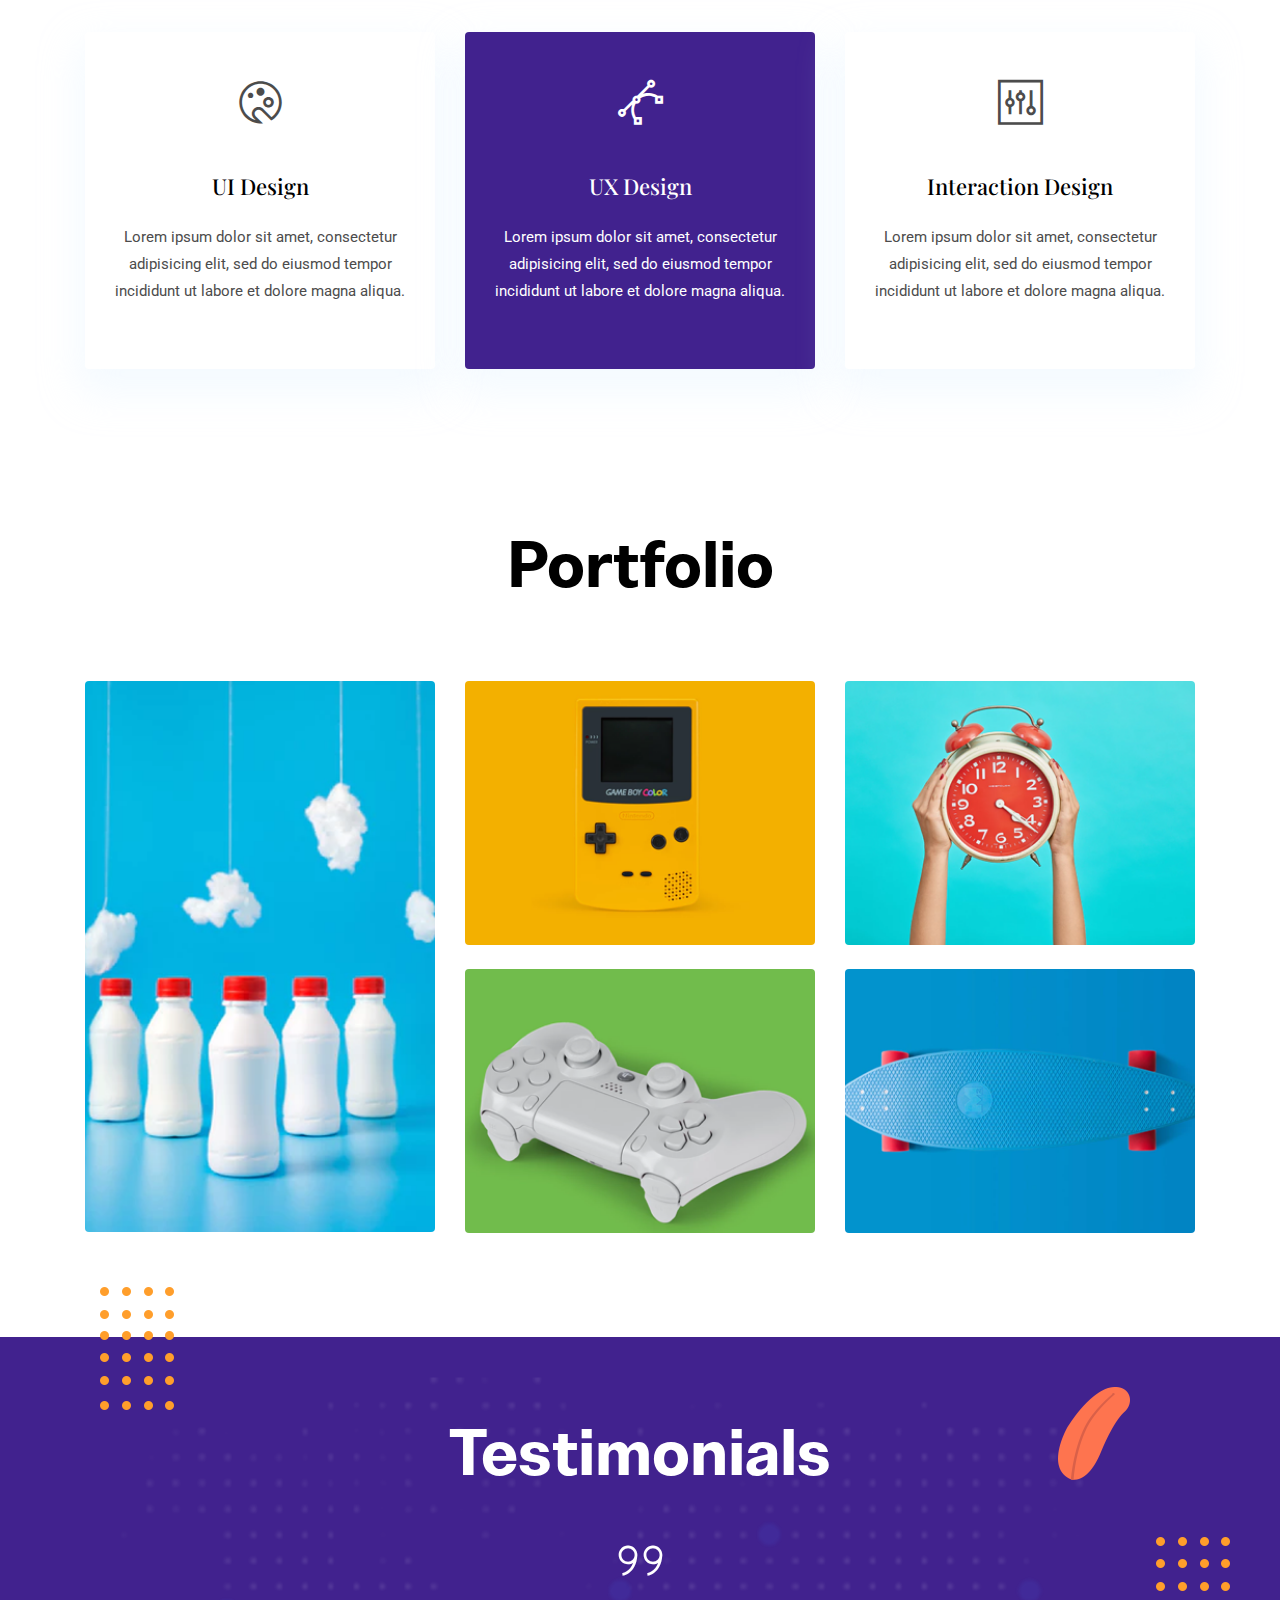
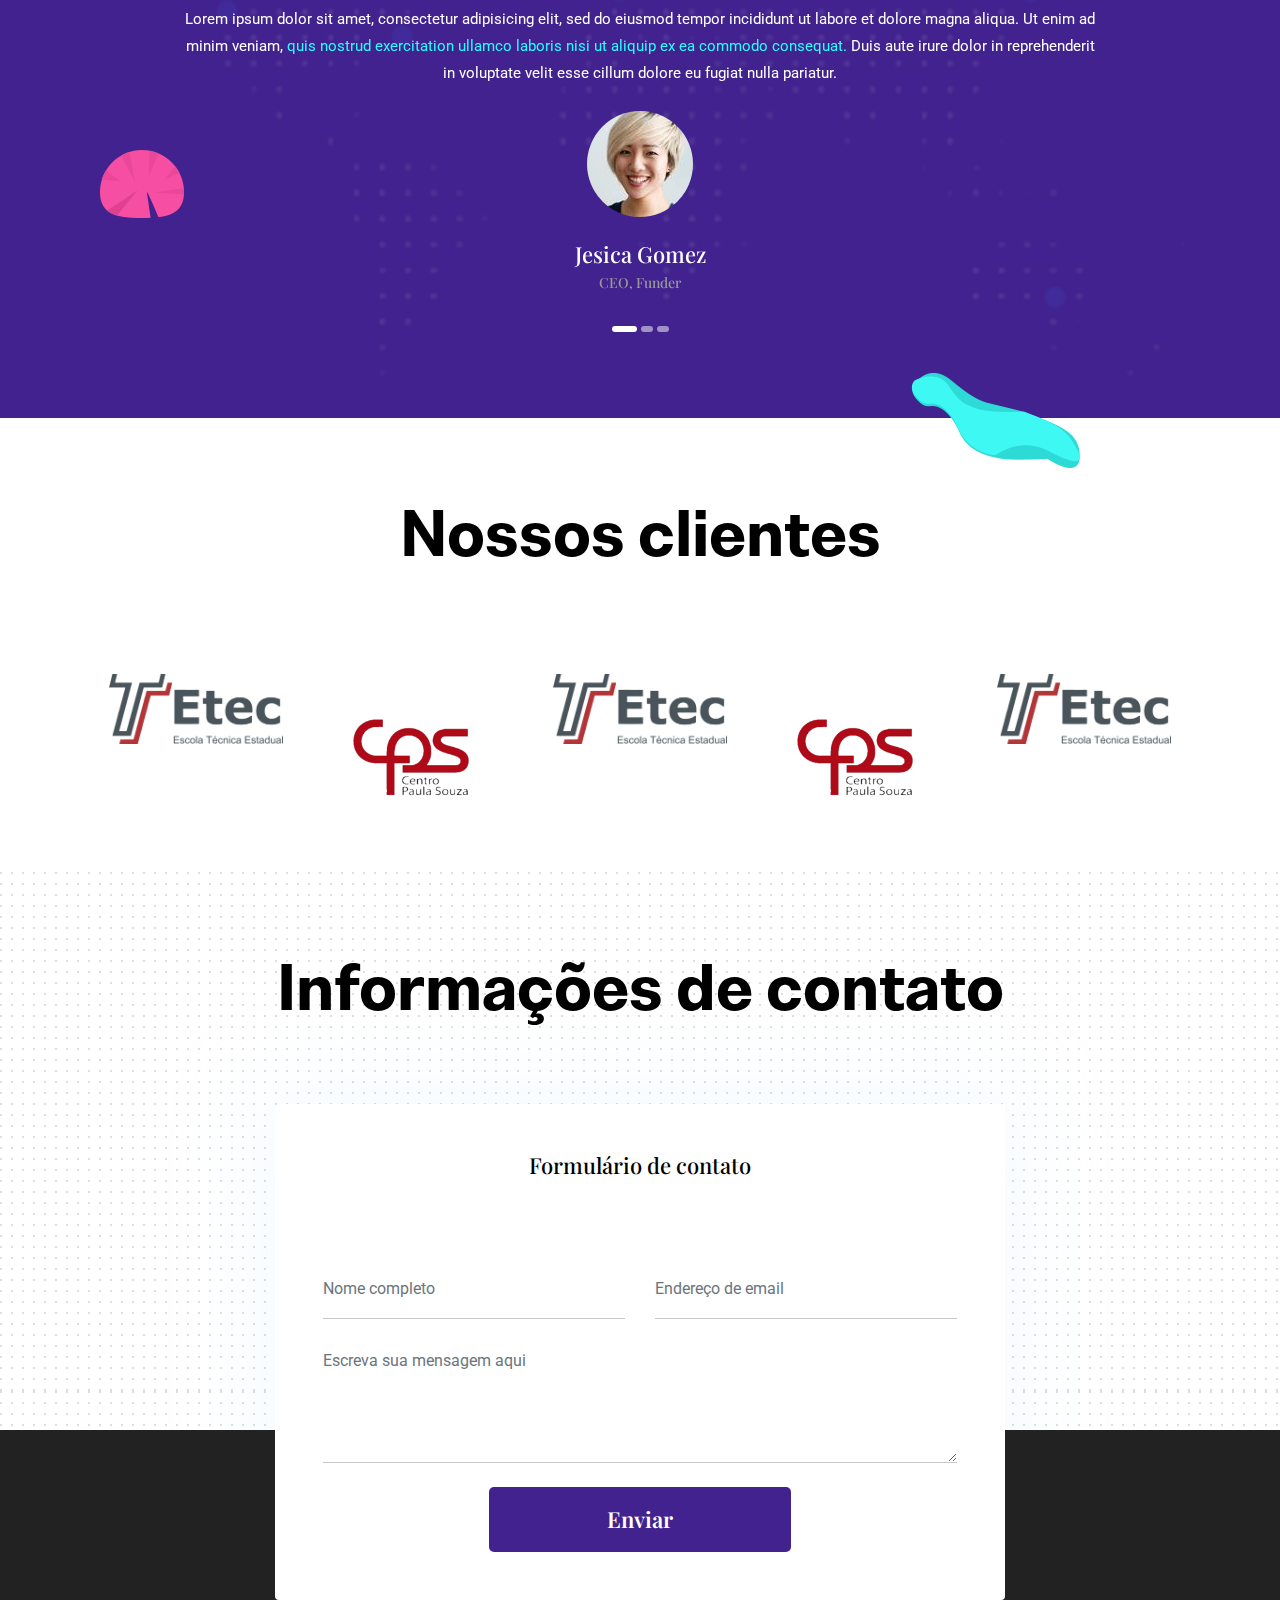
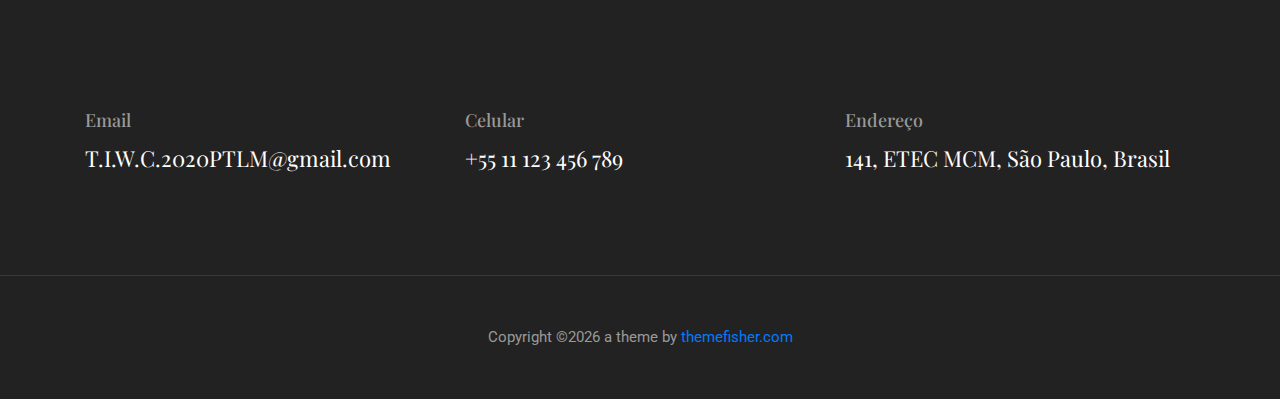
==== commit cdef844b: "1° versão livro digital" ====
--- a/index.html
+++ b/index.html
@@ -108,11 +108,8 @@
   <div class="container">
     <div class="row">
       <div class="col-lg-10 mx-auto text-center">
-        <p class="font-secondary paragraph-lg text-dark">Lorem ipsum dolor sit amet, consectetur adipisicing elit, sed
-          do eiusmod tempor incididunt ut labore et dolore magna aliqua. Ut enim ad minim veniam, quis nostrud
-          exercitation ullamco laboris nisi ut aliquip ex ea commodo consequat. Duis aute irure dolor in reprehenderit
-          in voluptate velit esse cillum dolore eu fugiat nulla pariatur.</p>
-        <a href="about.html" class="btn btn-transparent">know more</a>
+        <p class="font-secondary paragraph-lg text-dark">O trabalho consiste na junção de quatro jovens para acender a chama do espírito em equipe, o foco do trabalho é explorar a criatividade e imaginação para a formação de contos , baseados na vida de cada integrante da equipe...</p>
+        <a href="about.html" class="btn btn-transparent">Saiba mais</a>
       </div>
     </div>
   </div>
--- a/css/style.css
+++ b/css/style.css
@@ -215,6 +215,11 @@
   padding-bottom: 80px;
 }
 
+.section-2 {
+  padding-top: 50px;
+  padding-bottom: 50px;
+}
+
 .section-title {
   margin-bottom: 80px;
   font-family: "BwNistaInt-xBd";
@@ -272,6 +277,10 @@
 
 .text-light {
   color: #999999 !important;
+}
+
+.text-light-2 {
+  color: #000 !important;
 }
 
 .mb-10 {
@@ -909,3 +918,223 @@
 }
 
 /*# sourceMappingURL=maps/style.css.map */
+
+
+/* Social media icons */
+
+.social-menu ul {
+  position: relative;
+  bottom: 10%;
+  left: 50%;
+  transform: translate(-50%);
+  padding: 0;
+  padding-top: 10px;
+  margin: 0;
+  display: flex;
+}
+.social-menu ul li {
+  list-style: none;
+  margin: 0 5px;
+}
+.social-menu ul li .fa {
+  color: #000000;
+  font-size: 25px;
+  line-height: 53px;
+  transition: .5s;
+}
+.social-menu ul li .fa:hover {
+  color: #ffffff;
+}
+.social-menu ul li a {
+  position: relative;
+  display: block;
+  width: 53px;
+  height: 53px;
+  border-radius: 50%;
+  background-color: white;
+  text-align: center;
+  transition: 0.5s;
+  transform: translate(0,0px);
+  box-shadow: 0px 7px 5px rgba(0, 0, 0, 0.4);
+}
+
+.social-menu ul li .fab {
+  color: #000000;
+  font-size: 25px;
+  line-height: 53px;
+  transition: .5s;
+}
+.social-menu ul li .fab:hover {
+  color: #ffffff;
+}
+.social-menu ul li a {
+  position: relative;
+  display: block;
+  width: 53px;
+  height: 53px;
+  border-radius: 50%;
+  background-color: white;
+  text-align: center;
+  transition: 0.5s;
+  transform: translate(0,0px);
+  box-shadow: 0px 7px 5px rgba(0, 0, 0, 0.4);
+}
+
+.social-menu ul li a:hover {
+  transform: rotate(0deg) skew(0deg) translate(0, -10px);
+}
+.social-menu ul li:nth-child(1) a:hover {
+  background-color: #3b5999;
+}
+.social-menu ul li:nth-child(2) a:hover {
+  background-color: #55acee;
+}
+.social-menu ul li:nth-child(3) a:hover {
+  background-color: #e4405f;
+}
+.social-menu ul li:nth-child(4) a:hover {
+  background-color: #25d366;
+}
+.social-menu ul li:nth-child(5) a:hover {
+  background-color: #000000;
+}
+
+@media (max-width: 1199px) {
+  .social-menu ul li .fa {
+    font-size: 20px;
+    line-height: 40px;
+  }
+
+  .social-menu ul li a {
+    width: 40px;
+    height: 40px;
+  }
+}
+
+@media (max-width: 991px) {
+  .social-menu ul li .fa {
+    font-size: 12.5px;
+    line-height: 25px;
+  }
+
+  .social-menu ul li a {
+    width: 25px;
+    height: 25px;
+  }
+}
+
+@media (max-width: 767px) {
+  .social-menu ul li .fa {
+    font-size: 15px;
+    line-height: 30px;
+  }
+
+  .social-menu ul li a {
+    width: 30px;
+    height: 30px;
+  }
+}
+
+@media (max-width: 575px) {
+  .social-menu ul li .fa {
+    font-size: 25px;
+    line-height: 50px;
+  }
+
+  .social-menu ul li a {
+    width: 50px;
+    height: 50px;
+  }
+}
+
+@media (min-width: 1200px) {
+  .social-menu ul li .fa {
+    font-size: 17px;
+    line-height: 34px;
+  }
+
+  .social-menu ul li a {
+    width: 34px;
+    height: 34px;
+  }
+}
+
+/* .fab parte */
+
+@media (max-width: 1199px) {
+  .social-menu ul li .fab {
+    font-size: 20px;
+    line-height: 40px;
+  }
+
+  .social-menu ul li a {
+    width: 40px;
+    height: 40px;
+  }
+}
+
+@media (max-width: 991px) {
+  .social-menu ul li .fab {
+    font-size: 12.5px;
+    line-height: 25px;
+  }
+
+  .social-menu ul li a {
+    width: 25px;
+    height: 25px;
+  }
+}
+
+@media (max-width: 767px) {
+  .social-menu ul li .fab {
+    font-size: 15px;
+    line-height: 30px;
+  }
+
+  .social-menu ul li a {
+    width: 30px;
+    height: 30px;
+  }
+}
+
+@media (max-width: 575px) {
+  .social-menu ul li .fab {
+    font-size: 25px;
+    line-height: 50px;
+  }
+
+  .social-menu ul li a {
+    width: 50px;
+    height: 50px;
+  }
+}
+
+@media (min-width: 1200px) {
+  .social-menu ul li .fab {
+    font-size: 17px;
+    line-height: 34px;
+  }
+
+  .social-menu ul li a {
+    width: 34px;
+    height: 34px;
+  }
+}
+
+/* outra parte aqui */
+
+@media (max-width:800px) {
+  .page-title-alt .bg-shape-6 {
+    display:none;
+  }
+}
+
+@media (max-width:495px) {
+  .page-title-alt .bg-shape-3 {
+    display: none;
+}
+} 
+
+/* Social media icons */
+
+
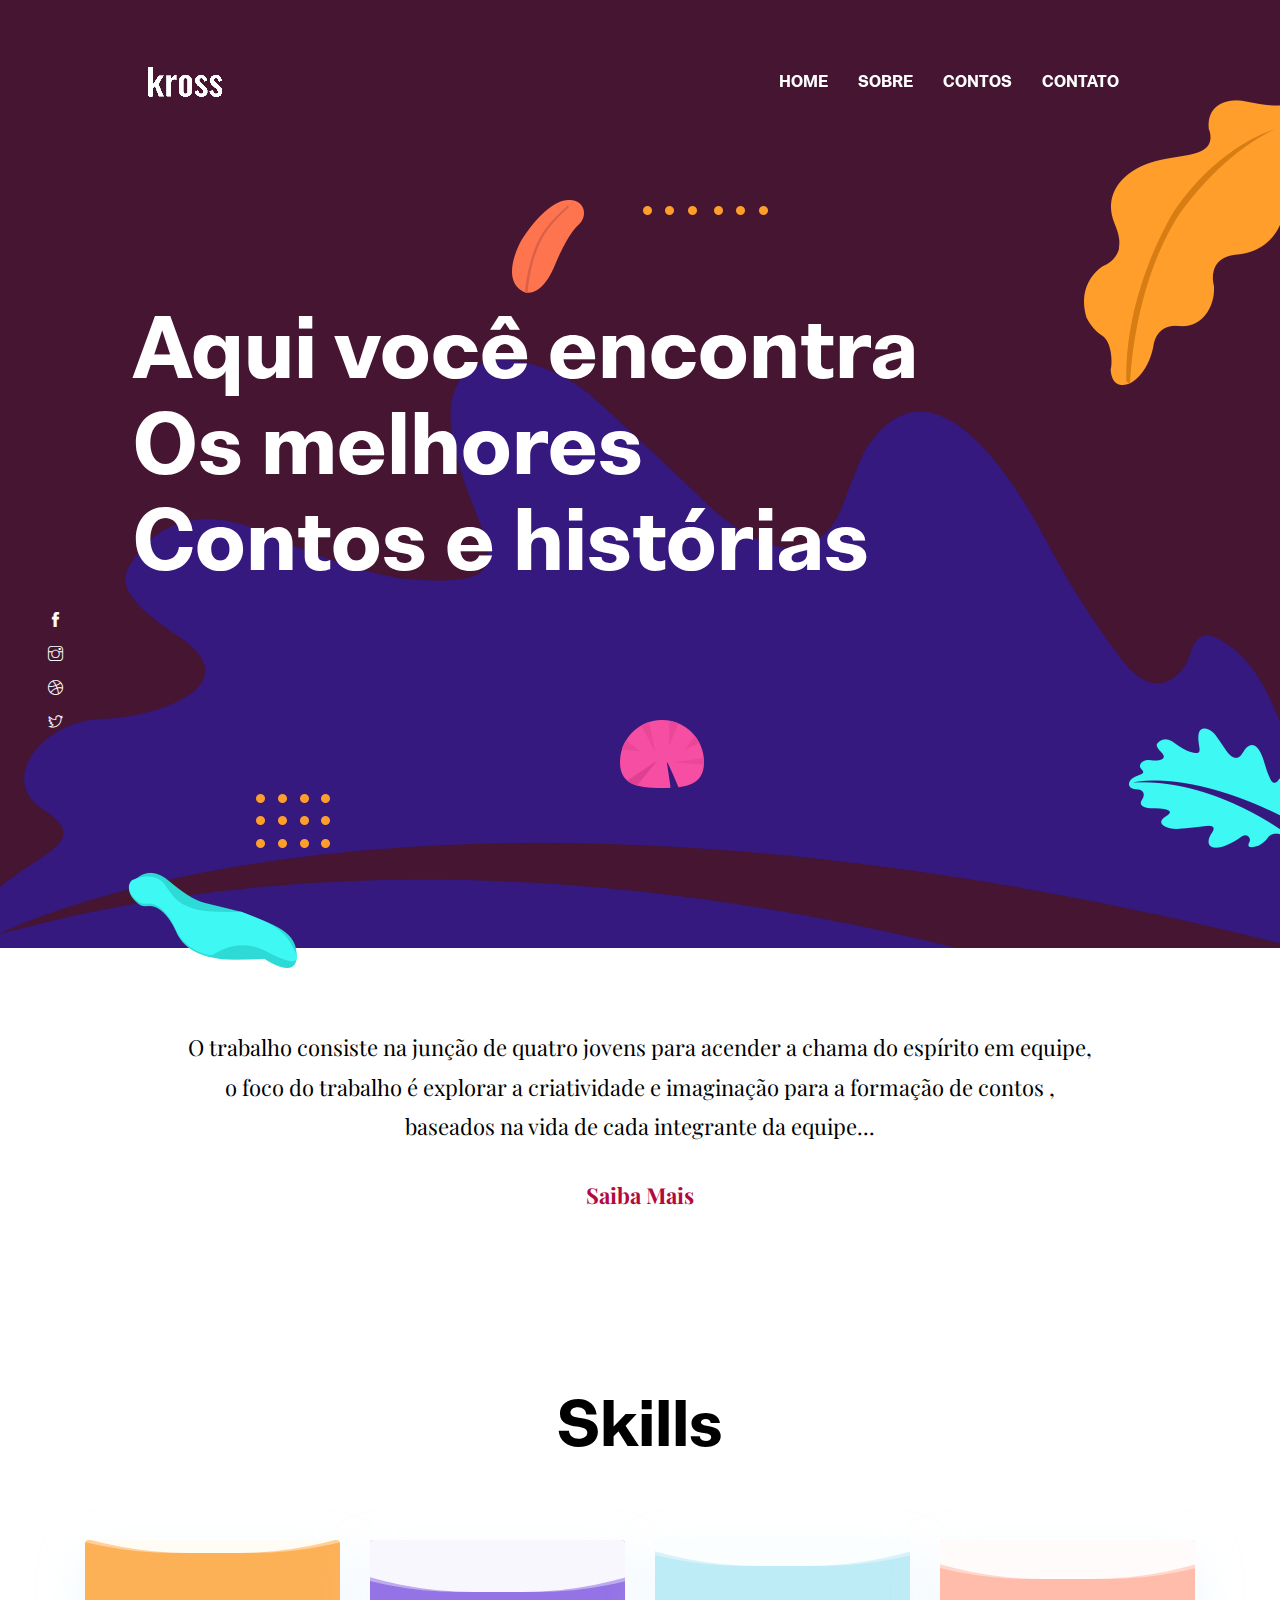
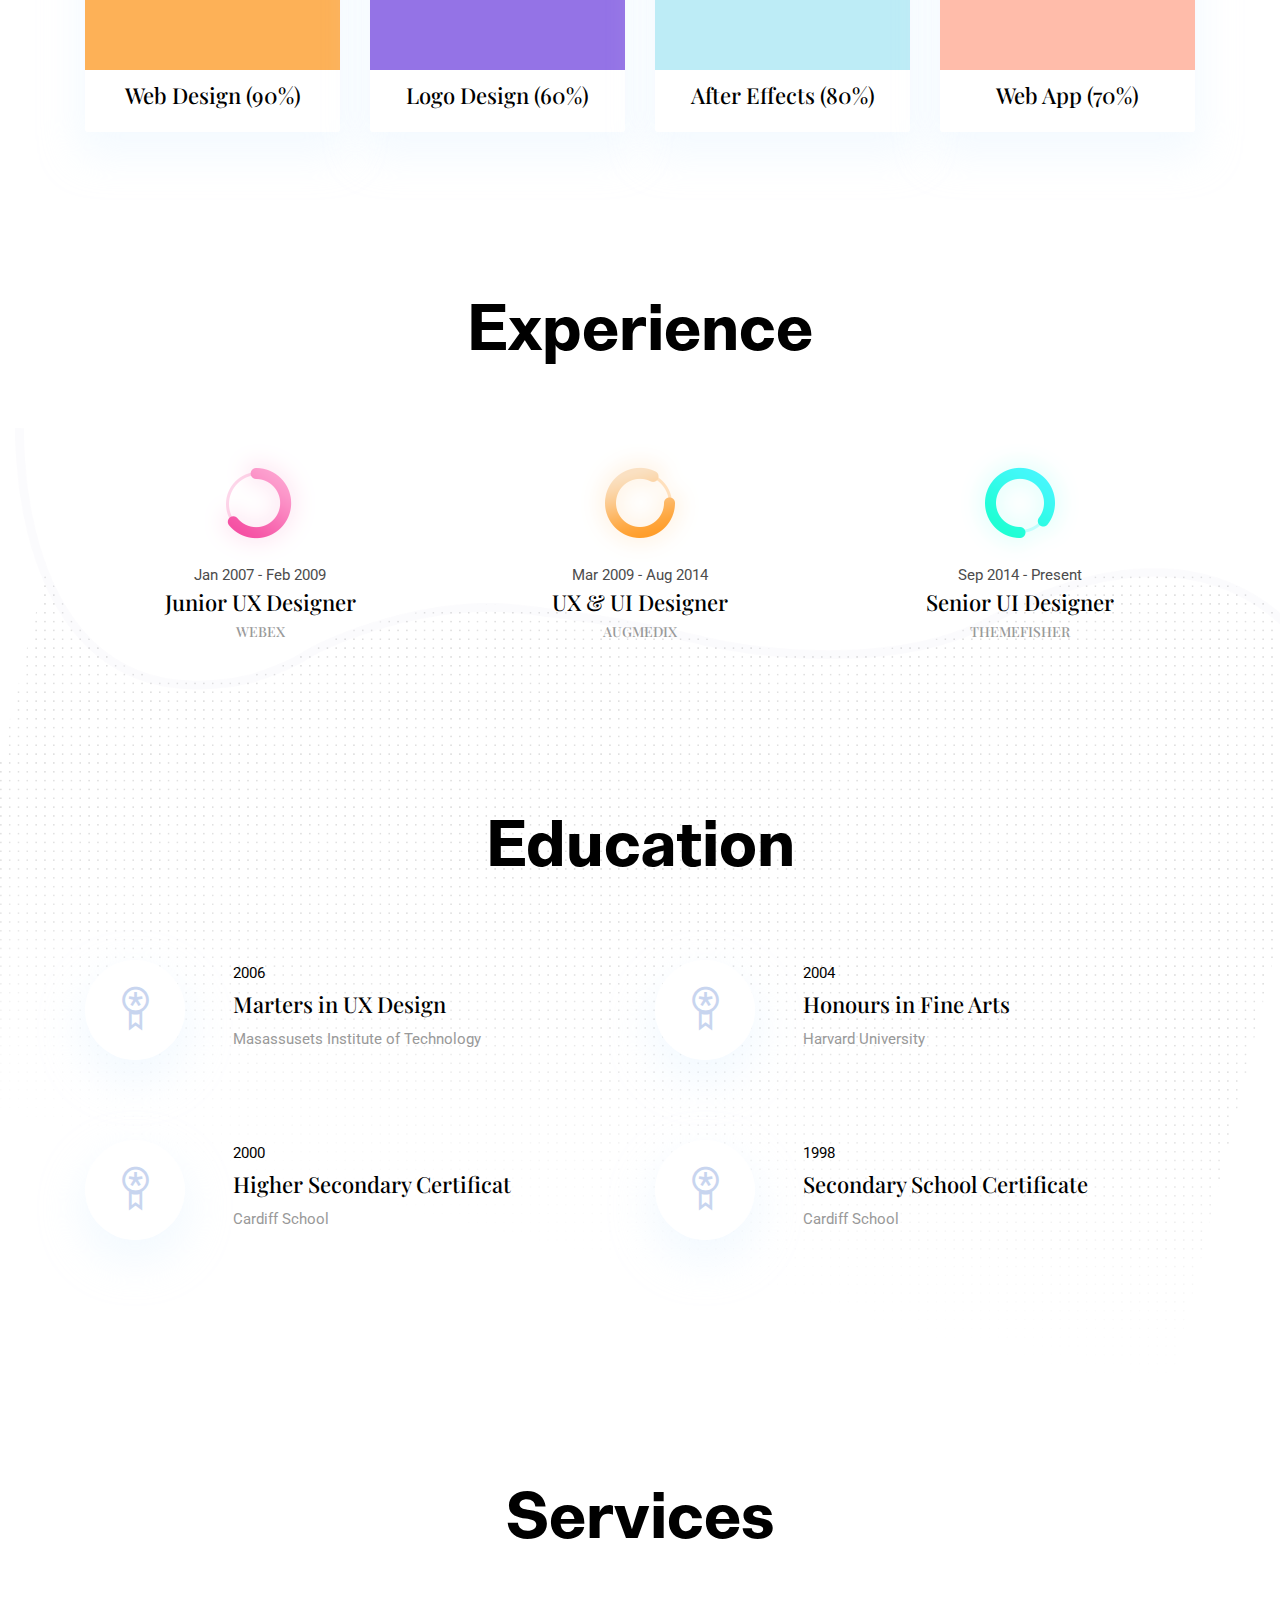
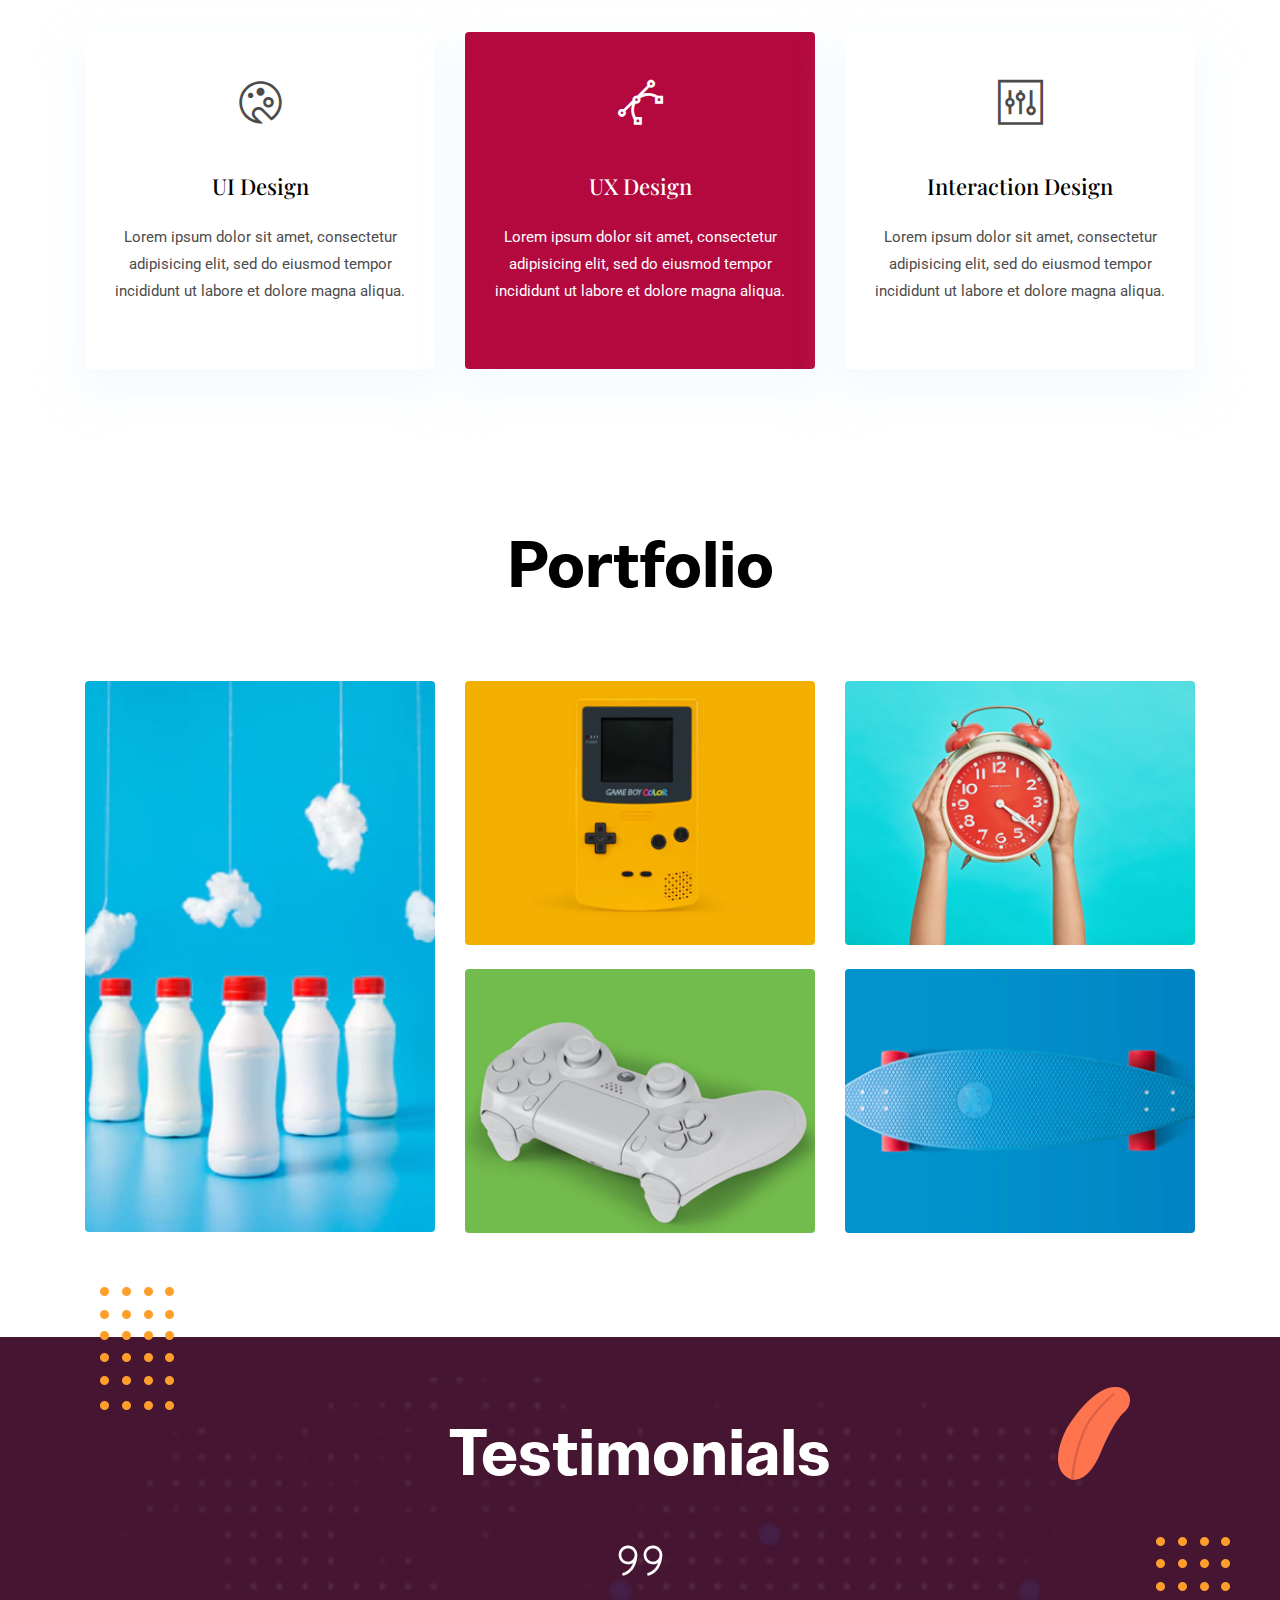
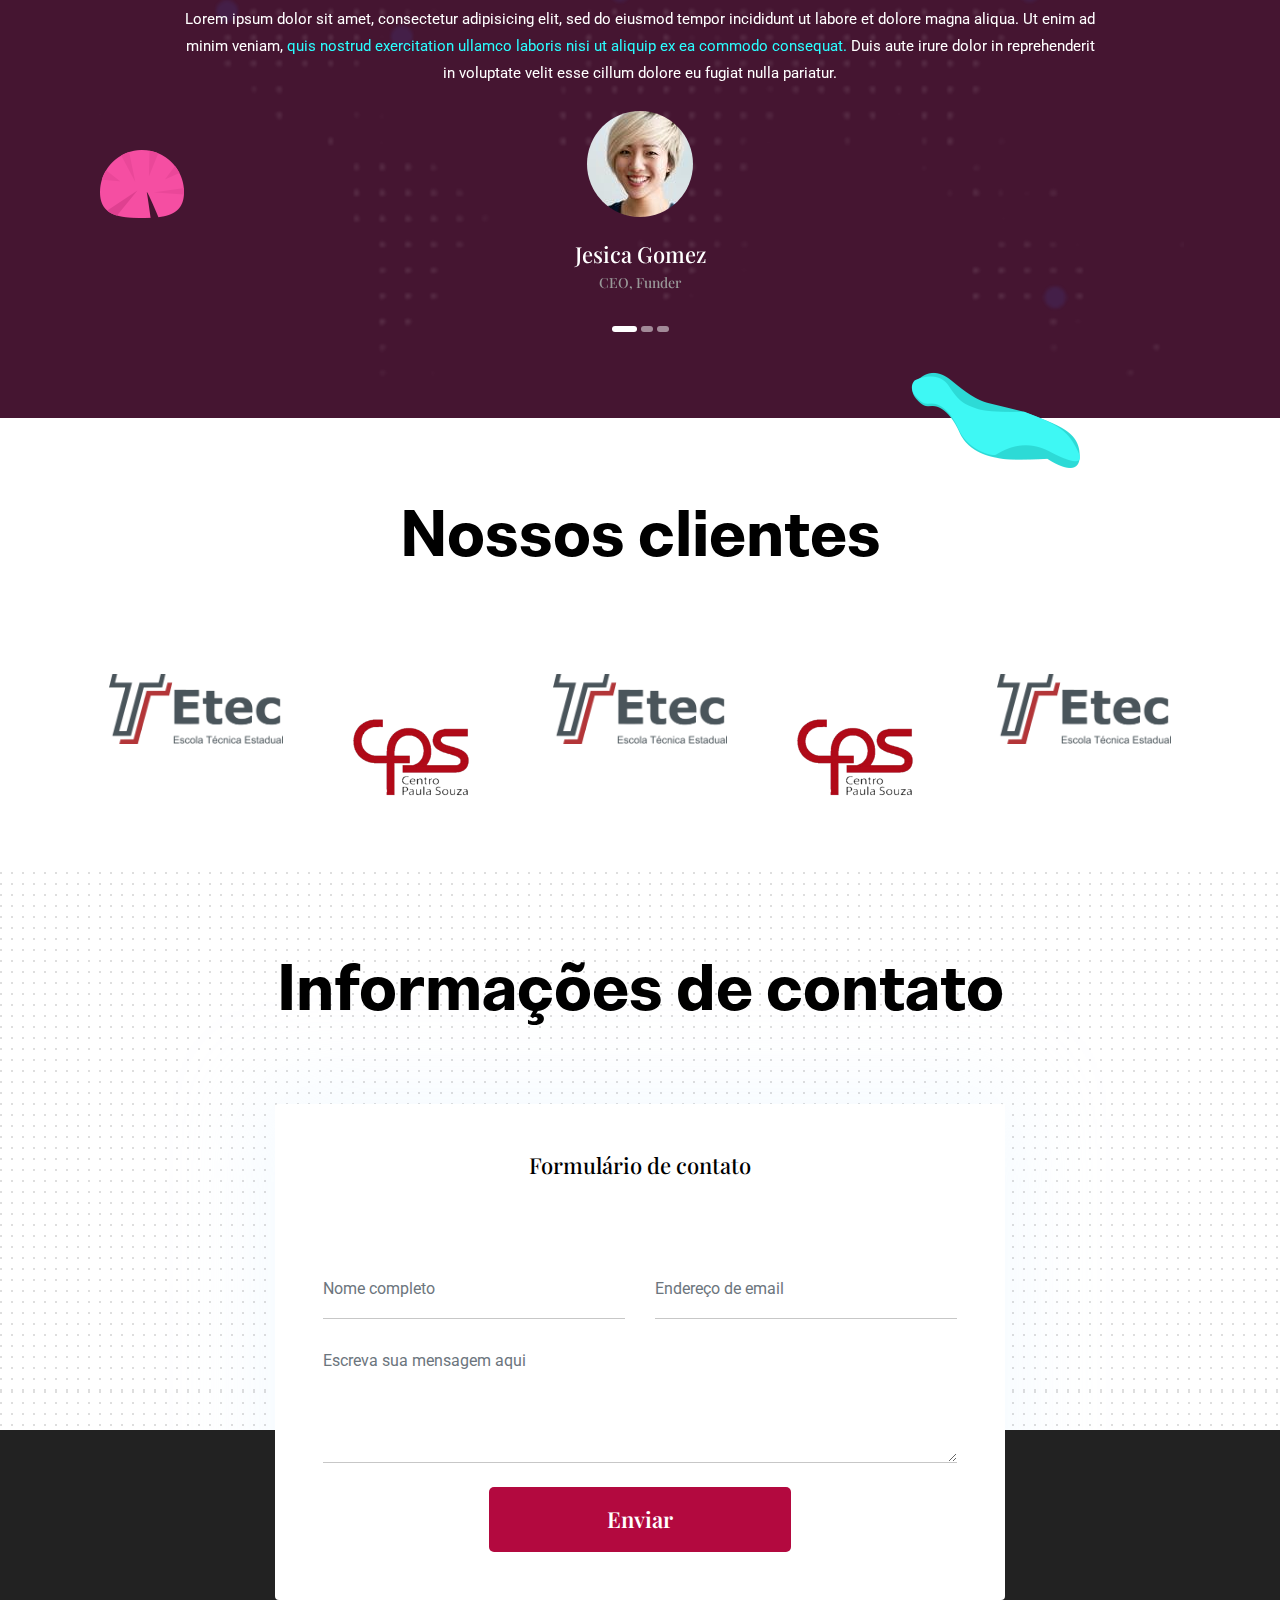
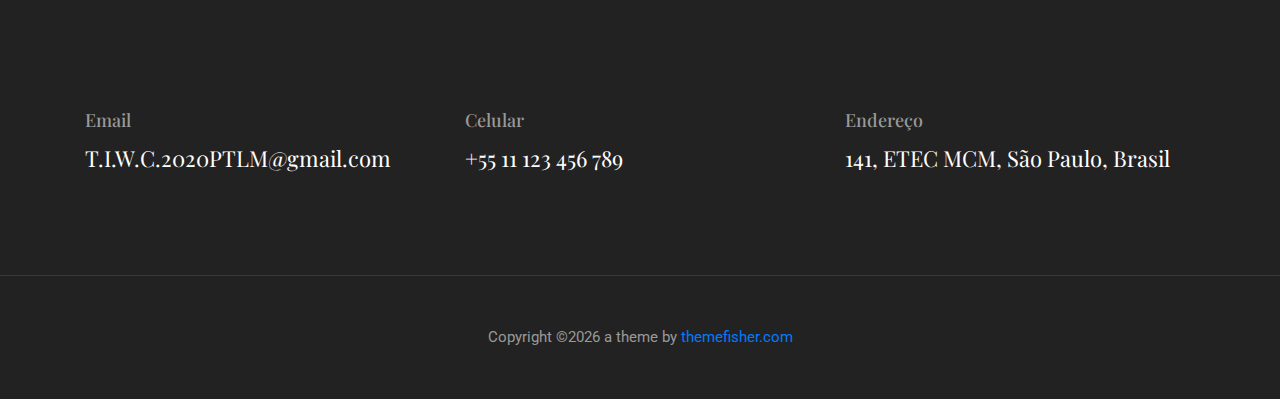
==== commit 9adb29a8: "1° versão livro digital" ====
--- a/index.html
+++ b/index.html
@@ -46,7 +46,7 @@
           <a class="nav-link" href="about.html">Sobre</a>
         </li>
         <li class="nav-item">
-          <a class="nav-link" href="portfolio.html">Portfólio</a>
+          <a class="nav-link" href="portfolio.html">Contos</a>
         </li>
         <li class="nav-item">
           <a class="nav-link" href="contact.html">Contato</a>
--- a/css/style.css
+++ b/css/style.css
@@ -112,26 +112,26 @@
 }
 
 .btn-primary {
-  background: #41228e;
+  background: #B3093F;
   color: #fff;
 }
 
 .btn-primary:active {
-  background: #542cb7 !important;
+  background: #451531 !important;
 }
 
 .btn-primary:hover {
-  background: #542cb7;
+  background: #451531;
 }
 
 .btn-primary.focus, .btn-primary.active {
-  background: #542cb7 !important;
+  background: #451531 !important;
   box-shadow: none !important;
 }
 
 .btn-transparent {
   background: transparent;
-  color: #41228e;
+  color: #B3093F;
   font-weight: bold;
 }
 
@@ -256,7 +256,7 @@
 }
 
 .bg-primary {
-  background: #41228e !important;
+  background: #451531 !important;
 }
 
 .bg-gray {
@@ -435,7 +435,7 @@
 }
 
 .navigation.nav-bg {
-  background-color: #41228e;
+  background-color: #451531;
   padding: 15px 100px;
 }
 
@@ -624,7 +624,7 @@
 
 .active-bg-primary {
   transition: .3s ease;
-  background: #41228e;
+  background: #B3093F;
 }
 
 .active-bg-primary * {
